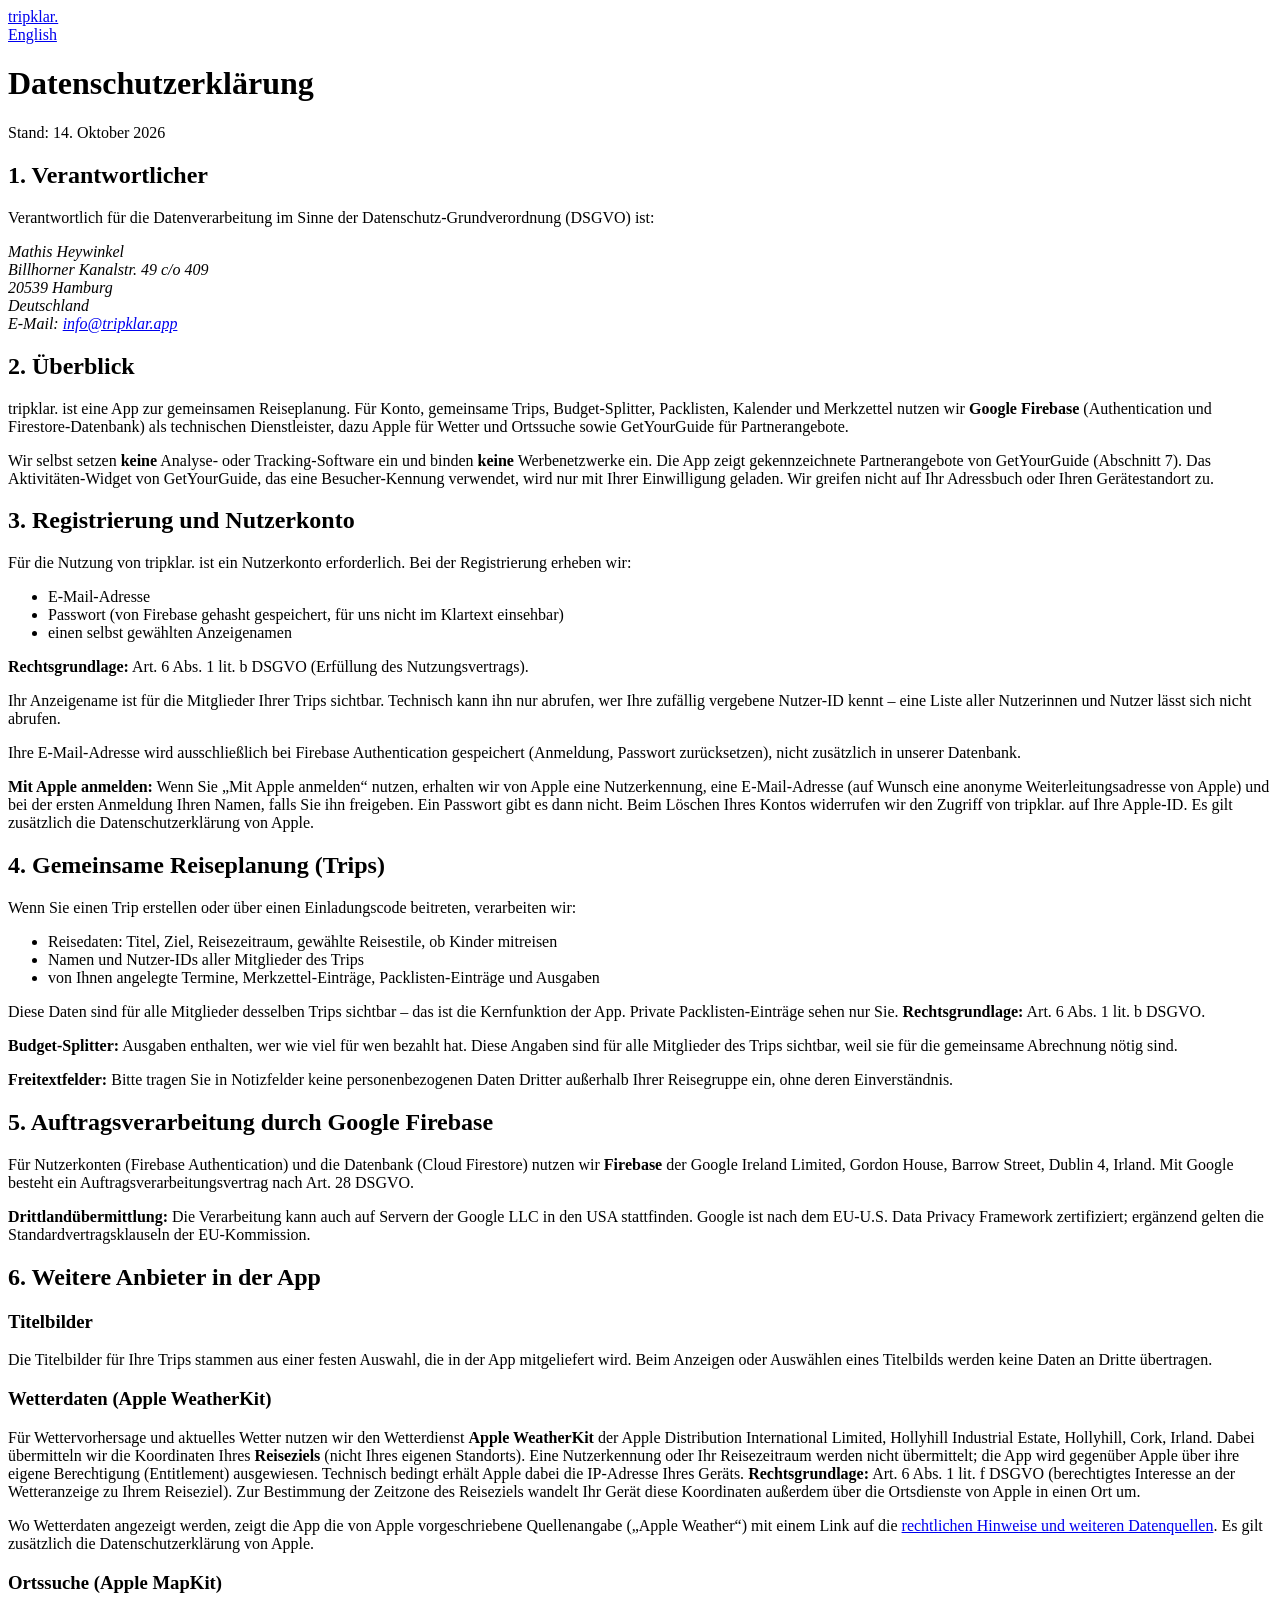
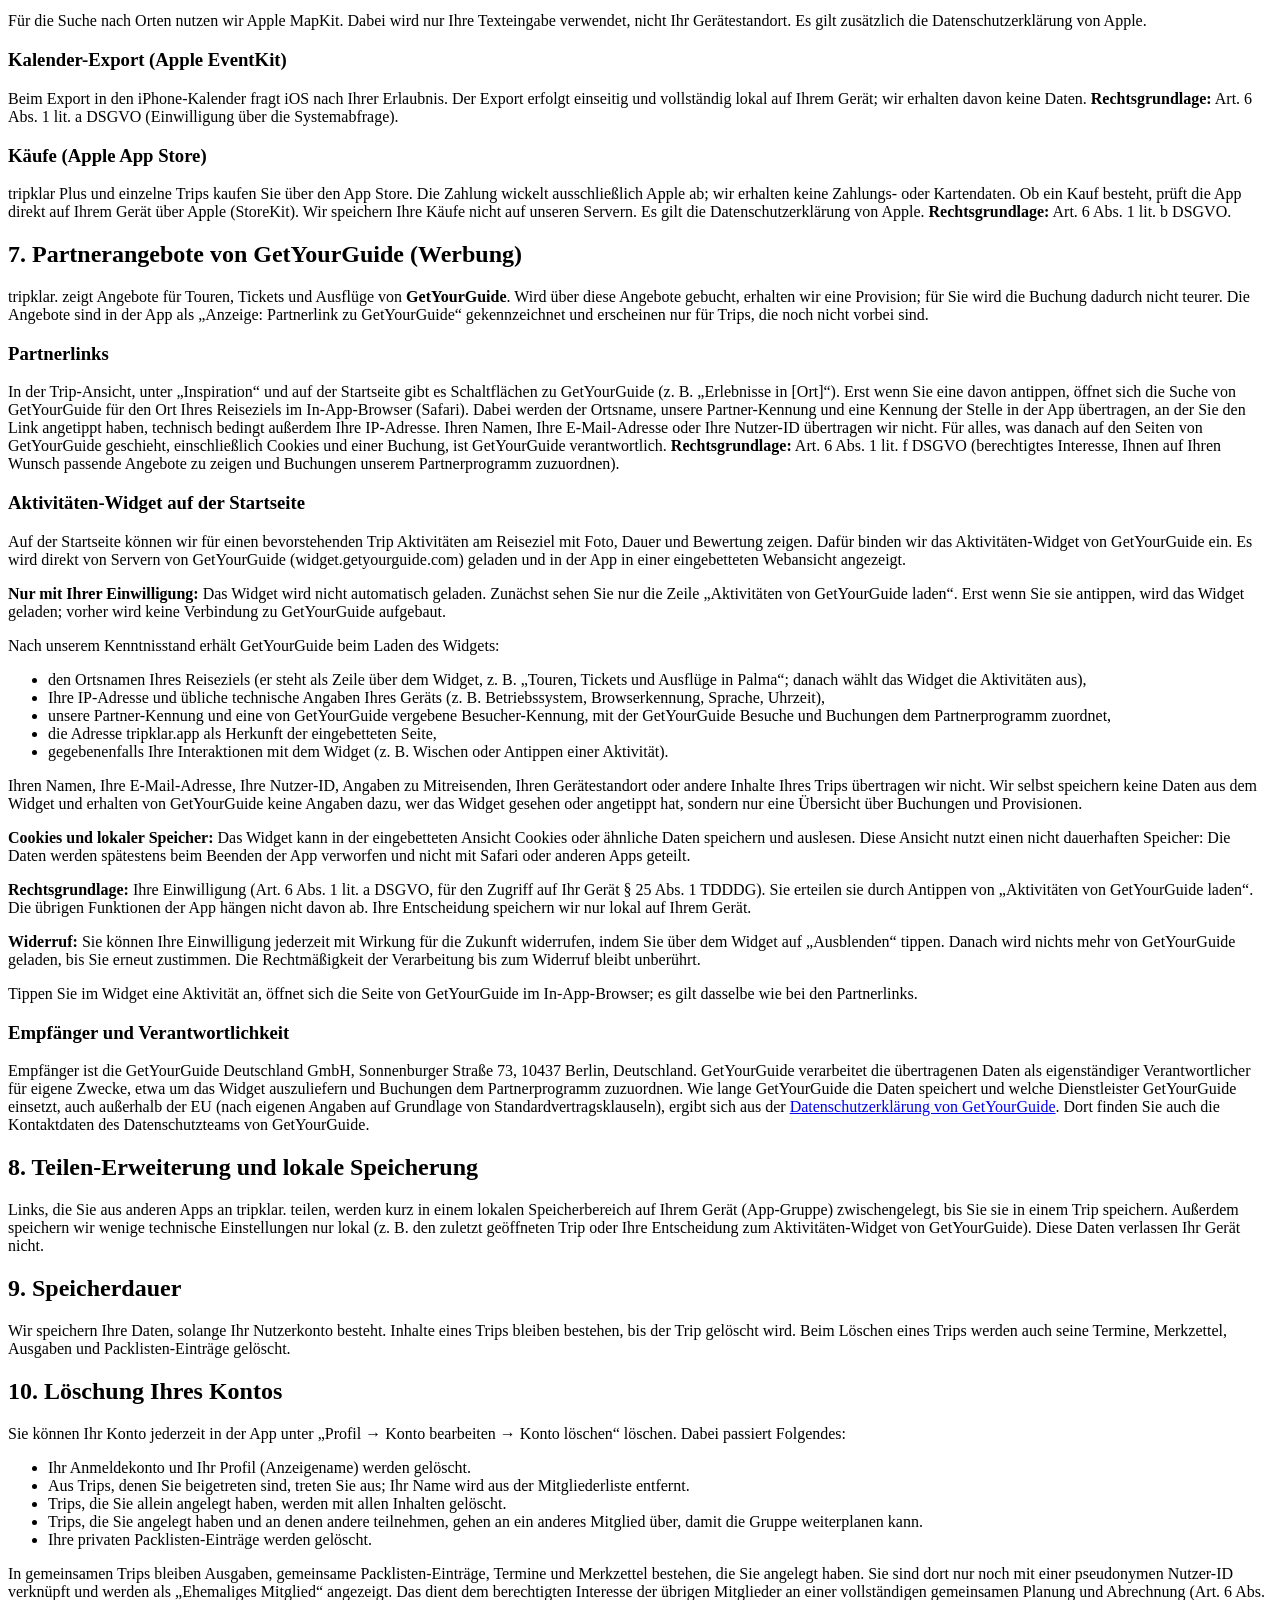
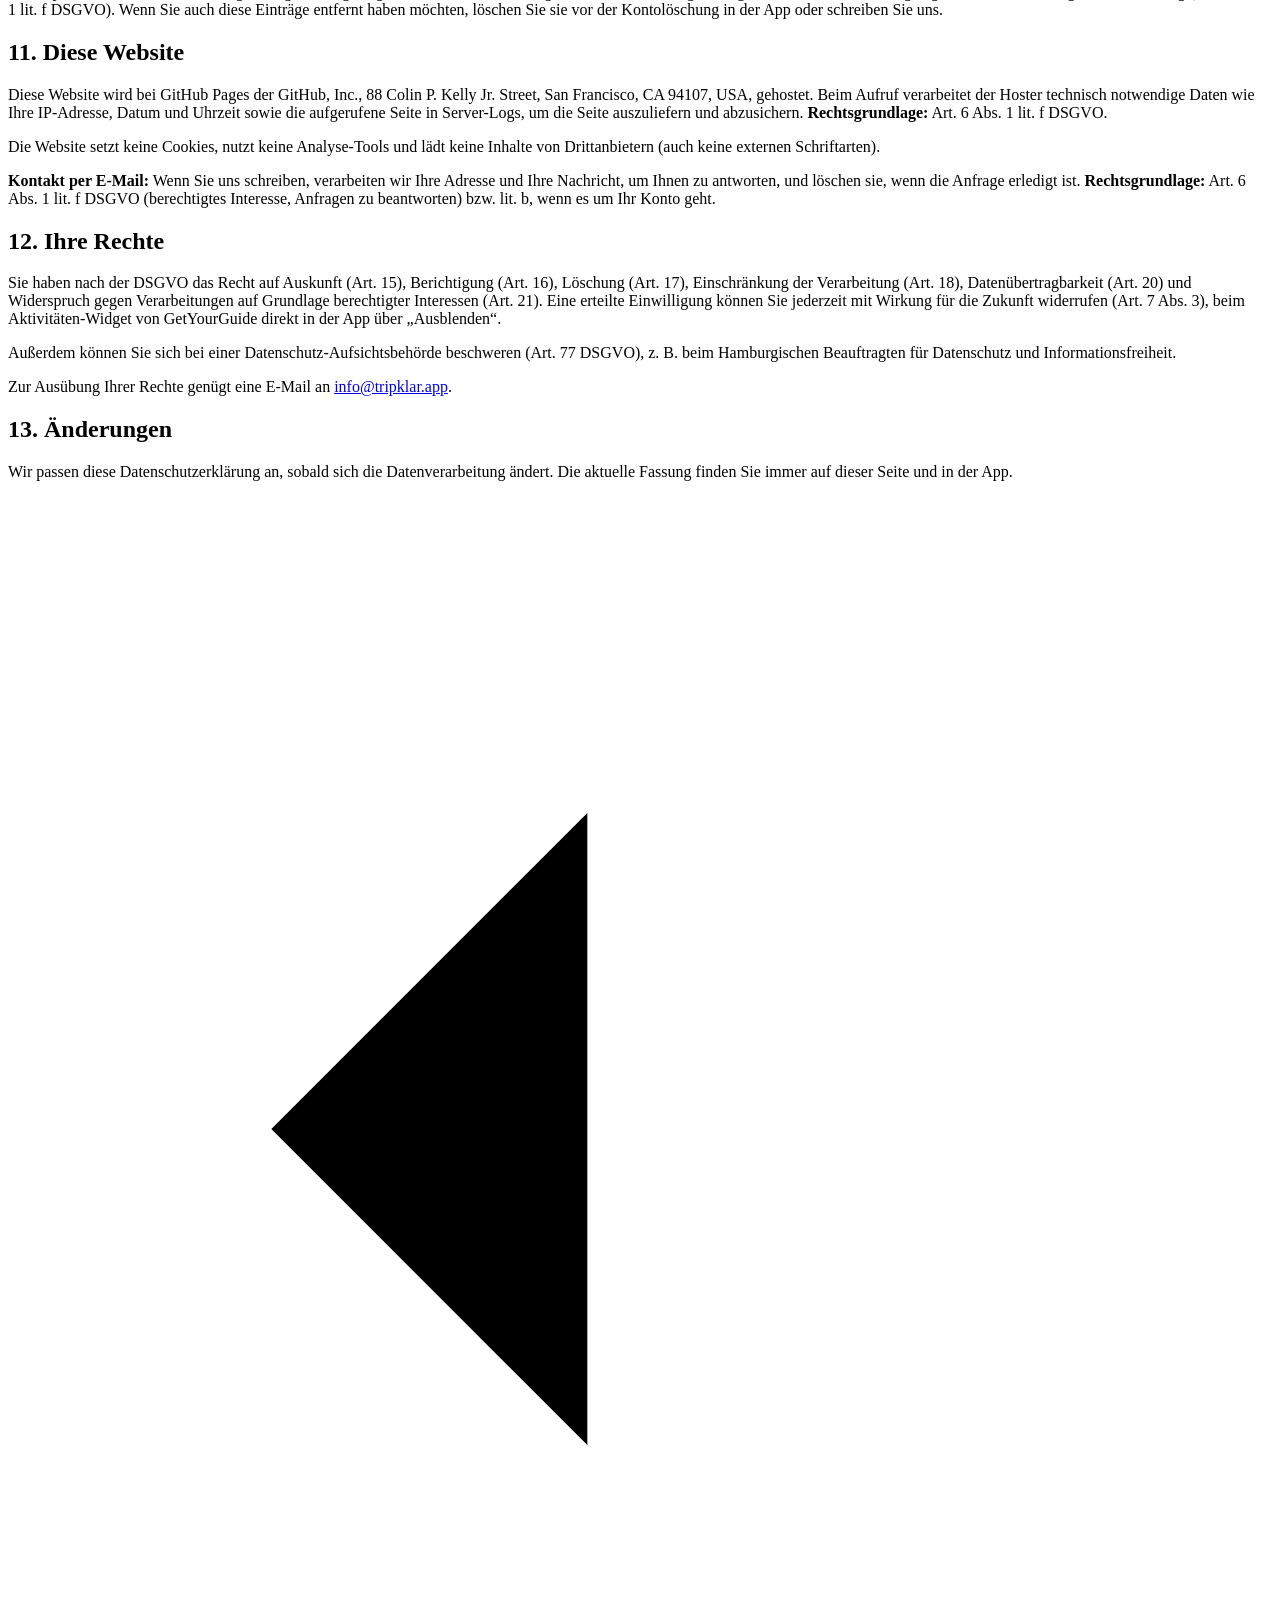
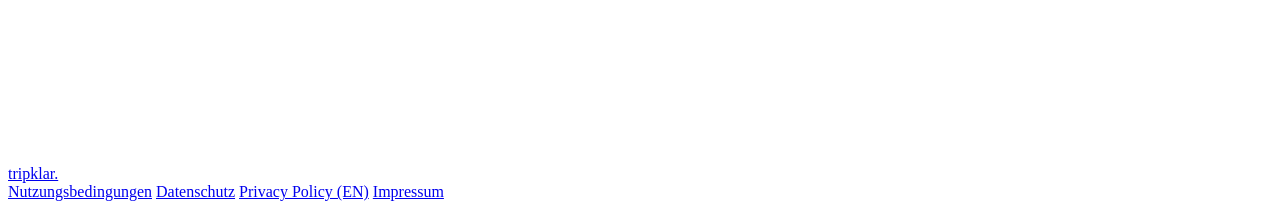
==== datenschutz.html @ 1ab704f8 "Datenschutz DE/EN: Abschnitt zu GetYourGuide (Partnerlinks, Aktivitäten-Widget mit Einwilligung); Im" ====
<!doctype html>
<html lang="de">
<head>
  <meta charset="utf-8">
  <meta name="viewport" content="width=device-width, initial-scale=1">
  <title>Datenschutzerklärung – tripklar.</title>
  <meta name="theme-color" content="#FFFFFF">
  <link rel="icon" type="image/png" href="assets/favicon.png">
  <link rel="apple-touch-icon" href="assets/apple-touch-icon.png">
  <link rel="stylesheet" href="style.css">
</head>
<body>

<!--
  ENTWURF, KEINE RECHTSBERATUNG. Quelle: docs/legal/datenschutzerklaerung-de.md,
  angepasst an die vollständige Account-Löschung (TripService.removeAccountData)
  und um den Abschnitt zur Website ergänzt. Stand 1.10.2026: Pexels-Live-Suche
  entfernt (Titelbilder sind jetzt in der App gebündelt), Open-Meteo durch Apple
  WeatherKit ersetzt. Vor Veröffentlichung:
  - alle gelb markierten Platzhalter ersetzen
  - Google-AVV in der Firebase Console bestätigen, DPF-Status von Google prüfen
  - Altlast: Trips mit alter Pexels-URL im Cover-Feld (siehe Abschnitt 6, Titelbilder)
  - GetYourGuide (Abschnitt 7): offene Punkte in OFFENE-PUNKTE.md
  - mit einem Generator (eRecht24 o. ä.) oder anwaltlich gegenprüfen
  - privacy.html (EN) inhaltlich synchron halten
-->

<header class="site-header">
  <div class="wrap">
    <a class="brand" href="./"><img src="assets/logo.png" alt="">tripklar.</a>
    <nav><a href="privacy.html">English</a></nav>
  </div>
</header>

<main class="legal">
  <div class="wrap narrow">
    <h1>Datenschutzerklärung</h1>
    <p class="updated">Stand: 14. Oktober 2026</p>

    <h2>1. Verantwortlicher</h2>
    <p>Verantwortlich für die Datenverarbeitung im Sinne der Datenschutz-Grundverordnung (DSGVO) ist:</p>
    <address>
      Mathis Heywinkel<br>
      Billhorner Kanalstr. 49 c/o 409<br>
      20539 Hamburg<br>
      Deutschland<br>
      E-Mail: <a href="mailto:info@tripklar.app">info@tripklar.app</a>
    </address>

    <h2>2. Überblick</h2>
    <p>tripklar. ist eine App zur gemeinsamen Reiseplanung. Für Konto, gemeinsame Trips, Budget-Splitter, Packlisten, Kalender und Merkzettel nutzen wir <strong>Google Firebase</strong> (Authentication und Firestore-Datenbank) als technischen Dienstleister, dazu Apple für Wetter und Ortssuche sowie GetYourGuide für Partnerangebote.</p>
    <p>Wir selbst setzen <strong>keine</strong> Analyse- oder Tracking-Software ein und binden <strong>keine</strong> Werbenetzwerke ein. Die App zeigt gekennzeichnete Partnerangebote von GetYourGuide (Abschnitt 7). Das Aktivitäten-Widget von GetYourGuide, das eine Besucher-Kennung verwendet, wird nur mit Ihrer Einwilligung geladen. Wir greifen nicht auf Ihr Adressbuch oder Ihren Gerätestandort zu.</p>

    <h2>3. Registrierung und Nutzerkonto</h2>
    <p>Für die Nutzung von tripklar. ist ein Nutzerkonto erforderlich. Bei der Registrierung erheben wir:</p>
    <ul>
      <li>E-Mail-Adresse</li>
      <li>Passwort (von Firebase gehasht gespeichert, für uns nicht im Klartext einsehbar)</li>
      <li>einen selbst gewählten Anzeigenamen</li>
    </ul>
    <p><strong>Rechtsgrundlage:</strong> Art. 6 Abs. 1 lit. b DSGVO (Erfüllung des Nutzungsvertrags).</p>
    <!-- Gilt, sobald die Firestore-Regeln mit "list: if false" für users/{uid} in der
         Firebase Console veröffentlicht sind. -->
    <p>Ihr Anzeigename ist für die Mitglieder Ihrer Trips sichtbar. Technisch kann ihn nur abrufen, wer Ihre zufällig vergebene Nutzer-ID kennt – eine Liste aller Nutzerinnen und Nutzer lässt sich nicht abrufen.</p>
    <p>Ihre E-Mail-Adresse wird ausschließlich bei Firebase Authentication gespeichert (Anmeldung, Passwort zurücksetzen), nicht zusätzlich in unserer Datenbank.</p>
    <p><strong>Mit Apple anmelden:</strong> Wenn Sie „Mit Apple anmelden“ nutzen, erhalten wir von Apple eine Nutzerkennung, eine E-Mail-Adresse (auf Wunsch eine anonyme Weiterleitungsadresse von Apple) und bei der ersten Anmeldung Ihren Namen, falls Sie ihn freigeben. Ein Passwort gibt es dann nicht. Beim Löschen Ihres Kontos widerrufen wir den Zugriff von tripklar. auf Ihre Apple-ID. Es gilt zusätzlich die Datenschutzerklärung von Apple.</p>

    <h2>4. Gemeinsame Reiseplanung (Trips)</h2>
    <p>Wenn Sie einen Trip erstellen oder über einen Einladungscode beitreten, verarbeiten wir:</p>
    <ul>
      <li>Reisedaten: Titel, Ziel, Reisezeitraum, gewählte Reisestile, ob Kinder mitreisen</li>
      <li>Namen und Nutzer-IDs aller Mitglieder des Trips</li>
      <li>von Ihnen angelegte Termine, Merkzettel-Einträge, Packlisten-Einträge und Ausgaben</li>
    </ul>
    <p>Diese Daten sind für alle Mitglieder desselben Trips sichtbar – das ist die Kernfunktion der App. Private Packlisten-Einträge sehen nur Sie. <strong>Rechtsgrundlage:</strong> Art. 6 Abs. 1 lit. b DSGVO.</p>
    <p><strong>Budget-Splitter:</strong> Ausgaben enthalten, wer wie viel für wen bezahlt hat. Diese Angaben sind für alle Mitglieder des Trips sichtbar, weil sie für die gemeinsame Abrechnung nötig sind.</p>
    <p><strong>Freitextfelder:</strong> Bitte tragen Sie in Notizfelder keine personenbezogenen Daten Dritter außerhalb Ihrer Reisegruppe ein, ohne deren Einverständnis.</p>

    <h2>5. Auftragsverarbeitung durch Google Firebase</h2>
    <p>Für Nutzerkonten (Firebase Authentication) und die Datenbank (Cloud Firestore) nutzen wir <strong>Firebase</strong> der Google Ireland Limited, Gordon House, Barrow Street, Dublin 4, Irland. Mit Google besteht ein Auftragsverarbeitungsvertrag nach Art. 28 DSGVO.</p>
    <p><strong>Drittlandübermittlung:</strong> Die Verarbeitung kann auch auf Servern der Google LLC in den USA stattfinden. Google ist nach dem EU-U.S. Data Privacy Framework zertifiziert; ergänzend gelten die Standardvertragsklauseln der EU-Kommission.</p>

    <h2>6. Weitere Anbieter in der App</h2>
    <h3>Titelbilder</h3>
    <!-- Die 20 Auswahl-Bilder liegen im App-Bundle (TripCoverOption.all), stammen ursprünglich von
         Pexels, werden aber lokal geladen: kein Aufruf bei Pexels, keine Datenübermittlung.
         TripCoverImage lädt für ALTE Trips mit "http…"-Cover-URL weiterhin direkt von Pexels. -->
    <p>Die Titelbilder für Ihre Trips stammen aus einer festen Auswahl, die in der App mitgeliefert wird. Beim Anzeigen oder Auswählen eines Titelbilds werden keine Daten an Dritte übertragen.</p>
    <h3>Wetterdaten (Apple WeatherKit)</h3>
    <!-- Verifiziert im Code (WeatherService.swift): Es werden nur die Koordinaten des Reiseziels
         übergeben (CLLocation aus trip.latitude/longitude), keine Nutzer-ID, kein Reisezeitraum;
         die Tagesvorhersage wird komplett geladen und lokal auf den Reisezeitraum gefiltert.
         Zusätzlich reverse-geocodet CLGeocoder die Ziel-Koordinaten (Apple), um die Zeitzone
         des Ziels zu bestimmen. -->
    <p>Für Wettervorhersage und aktuelles Wetter nutzen wir den Wetterdienst <strong>Apple WeatherKit</strong> der Apple Distribution International Limited, Hollyhill Industrial Estate, Hollyhill, Cork, Irland. Dabei übermitteln wir die Koordinaten Ihres <strong>Reiseziels</strong> (nicht Ihres eigenen Standorts). Eine Nutzerkennung oder Ihr Reisezeitraum werden nicht übermittelt; die App wird gegenüber Apple über ihre eigene Berechtigung (Entitlement) ausgewiesen. Technisch bedingt erhält Apple dabei die IP-Adresse Ihres Geräts. <strong>Rechtsgrundlage:</strong> Art. 6 Abs. 1 lit. f DSGVO (berechtigtes Interesse an der Wetteranzeige zu Ihrem Reiseziel). Zur Bestimmung der Zeitzone des Reiseziels wandelt Ihr Gerät diese Koordinaten außerdem über die Ortsdienste von Apple in einen Ort um.</p>
    <p>Wo Wetterdaten angezeigt werden, zeigt die App die von Apple vorgeschriebene Quellenangabe („Apple Weather“) mit einem Link auf die <a href="https://weatherkit.apple.com/legal-attribution.html">rechtlichen Hinweise und weiteren Datenquellen</a>. Es gilt zusätzlich die Datenschutzerklärung von Apple.</p>
    <h3>Ortssuche (Apple MapKit)</h3>
    <p>Für die Suche nach Orten nutzen wir Apple MapKit. Dabei wird nur Ihre Texteingabe verwendet, nicht Ihr Gerätestandort. Es gilt zusätzlich die Datenschutzerklärung von Apple.</p>
    <h3>Kalender-Export (Apple EventKit)</h3>
    <p>Beim Export in den iPhone-Kalender fragt iOS nach Ihrer Erlaubnis. Der Export erfolgt einseitig und vollständig lokal auf Ihrem Gerät; wir erhalten davon keine Daten. <strong>Rechtsgrundlage:</strong> Art. 6 Abs. 1 lit. a DSGVO (Einwilligung über die Systemabfrage).</p>

    <h3>Käufe (Apple App Store)</h3>
    <p>tripklar Plus und einzelne Trips kaufen Sie über den App Store. Die Zahlung wickelt ausschließlich Apple ab; wir erhalten keine Zahlungs- oder Kartendaten. Ob ein Kauf besteht, prüft die App direkt auf Ihrem Gerät über Apple (StoreKit). Wir speichern Ihre Käufe nicht auf unseren Servern. Es gilt die Datenschutzerklärung von Apple. <strong>Rechtsgrundlage:</strong> Art. 6 Abs. 1 lit. b DSGVO.</p>

    <h2>7. Partnerangebote von GetYourGuide (Werbung)</h2>
    <!-- Grundlage: GetYourGuideLink.swift, GetYourGuideOffer.swift, GetYourGuideSlider.swift (main, Stand 14.10.2026),
         Partnerbedingungen GetYourGuide 8.5 (eigenständige Verantwortliche) und deren Datenschutzerklärung.
         Datenumfang des Widgets nicht per Netzwerkmitschnitt geprüft, siehe OFFENE-PUNKTE.md. -->
    <p>tripklar. zeigt Angebote für Touren, Tickets und Ausflüge von <strong>GetYourGuide</strong>. Wird über diese Angebote gebucht, erhalten wir eine Provision; für Sie wird die Buchung dadurch nicht teurer. Die Angebote sind in der App als „Anzeige: Partnerlink zu GetYourGuide“ gekennzeichnet und erscheinen nur für Trips, die noch nicht vorbei sind.</p>
    <h3>Partnerlinks</h3>
    <p>In der Trip-Ansicht, unter „Inspiration“ und auf der Startseite gibt es Schaltflächen zu GetYourGuide (z. B. „Erlebnisse in [Ort]“). Erst wenn Sie eine davon antippen, öffnet sich die Suche von GetYourGuide für den Ort Ihres Reiseziels im In-App-Browser (Safari). Dabei werden der Ortsname, unsere Partner-Kennung und eine Kennung der Stelle in der App übertragen, an der Sie den Link angetippt haben, technisch bedingt außerdem Ihre IP-Adresse. Ihren Namen, Ihre E-Mail-Adresse oder Ihre Nutzer-ID übertragen wir nicht. Für alles, was danach auf den Seiten von GetYourGuide geschieht, einschließlich Cookies und einer Buchung, ist GetYourGuide verantwortlich. <strong>Rechtsgrundlage:</strong> Art. 6 Abs. 1 lit. f DSGVO (berechtigtes Interesse, Ihnen auf Ihren Wunsch passende Angebote zu zeigen und Buchungen unserem Partnerprogramm zuzuordnen).</p>
    <h3>Aktivitäten-Widget auf der Startseite</h3>
    <p>Auf der Startseite können wir für einen bevorstehenden Trip Aktivitäten am Reiseziel mit Foto, Dauer und Bewertung zeigen. Dafür binden wir das Aktivitäten-Widget von GetYourGuide ein. Es wird direkt von Servern von GetYourGuide (widget.getyourguide.com) geladen und in der App in einer eingebetteten Webansicht angezeigt.</p>
    <p><strong>Nur mit Ihrer Einwilligung:</strong> Das Widget wird nicht automatisch geladen. Zunächst sehen Sie nur die Zeile „Aktivitäten von GetYourGuide laden“. Erst wenn Sie sie antippen, wird das Widget geladen; vorher wird keine Verbindung zu GetYourGuide aufgebaut.</p>
    <p>Nach unserem Kenntnisstand erhält GetYourGuide beim Laden des Widgets:</p>
    <ul>
      <li>den Ortsnamen Ihres Reiseziels (er steht als Zeile über dem Widget, z. B. „Touren, Tickets und Ausflüge in Palma“; danach wählt das Widget die Aktivitäten aus),</li>
      <li>Ihre IP-Adresse und übliche technische Angaben Ihres Geräts (z. B. Betriebssystem, Browserkennung, Sprache, Uhrzeit),</li>
      <li>unsere Partner-Kennung und eine von GetYourGuide vergebene Besucher-Kennung, mit der GetYourGuide Besuche und Buchungen dem Partnerprogramm zuordnet,</li>
      <li>die Adresse tripklar.app als Herkunft der eingebetteten Seite,</li>
      <li>gegebenenfalls Ihre Interaktionen mit dem Widget (z. B. Wischen oder Antippen einer Aktivität).</li>
    </ul>
    <p>Ihren Namen, Ihre E-Mail-Adresse, Ihre Nutzer-ID, Angaben zu Mitreisenden, Ihren Gerätestandort oder andere Inhalte Ihres Trips übertragen wir nicht. Wir selbst speichern keine Daten aus dem Widget und erhalten von GetYourGuide keine Angaben dazu, wer das Widget gesehen oder angetippt hat, sondern nur eine Übersicht über Buchungen und Provisionen.</p>
    <p><strong>Cookies und lokaler Speicher:</strong> Das Widget kann in der eingebetteten Ansicht Cookies oder ähnliche Daten speichern und auslesen. Diese Ansicht nutzt einen nicht dauerhaften Speicher: Die Daten werden spätestens beim Beenden der App verworfen und nicht mit Safari oder anderen Apps geteilt.</p>
    <p><strong>Rechtsgrundlage:</strong> Ihre Einwilligung (Art. 6 Abs. 1 lit. a DSGVO, für den Zugriff auf Ihr Gerät § 25 Abs. 1 TDDDG). Sie erteilen sie durch Antippen von „Aktivitäten von GetYourGuide laden“. Die übrigen Funktionen der App hängen nicht davon ab. Ihre Entscheidung speichern wir nur lokal auf Ihrem Gerät.</p>
    <p><strong>Widerruf:</strong> Sie können Ihre Einwilligung jederzeit mit Wirkung für die Zukunft widerrufen, indem Sie über dem Widget auf „Ausblenden“ tippen. Danach wird nichts mehr von GetYourGuide geladen, bis Sie erneut zustimmen. Die Rechtmäßigkeit der Verarbeitung bis zum Widerruf bleibt unberührt.</p>
    <p>Tippen Sie im Widget eine Aktivität an, öffnet sich die Seite von GetYourGuide im In-App-Browser; es gilt dasselbe wie bei den Partnerlinks.</p>
    <h3>Empfänger und Verantwortlichkeit</h3>
    <p>Empfänger ist die GetYourGuide Deutschland GmbH, Sonnenburger Straße 73, 10437 Berlin, Deutschland. GetYourGuide verarbeitet die übertragenen Daten als eigenständiger Verantwortlicher für eigene Zwecke, etwa um das Widget auszuliefern und Buchungen dem Partnerprogramm zuzuordnen. Wie lange GetYourGuide die Daten speichert und welche Dienstleister GetYourGuide einsetzt, auch außerhalb der EU (nach eigenen Angaben auf Grundlage von Standardvertragsklauseln), ergibt sich aus der <a href="https://www.getyourguide.com/c/privacy-policy/">Datenschutzerklärung von GetYourGuide</a>. Dort finden Sie auch die Kontaktdaten des Datenschutzteams von GetYourGuide.</p>

    <h2>8. Teilen-Erweiterung und lokale Speicherung</h2>
    <p>Links, die Sie aus anderen Apps an tripklar. teilen, werden kurz in einem lokalen Speicherbereich auf Ihrem Gerät (App-Gruppe) zwischengelegt, bis Sie sie in einem Trip speichern. Außerdem speichern wir wenige technische Einstellungen nur lokal (z. B. den zuletzt geöffneten Trip oder Ihre Entscheidung zum Aktivitäten-Widget von GetYourGuide). Diese Daten verlassen Ihr Gerät nicht.</p>

    <h2>9. Speicherdauer</h2>
    <p>Wir speichern Ihre Daten, solange Ihr Nutzerkonto besteht. Inhalte eines Trips bleiben bestehen, bis der Trip gelöscht wird. Beim Löschen eines Trips werden auch seine Termine, Merkzettel, Ausgaben und Packlisten-Einträge gelöscht.</p>

    <h2>10. Löschung Ihres Kontos</h2>
    <p>Sie können Ihr Konto jederzeit in der App unter „Profil → Konto bearbeiten → Konto löschen“ löschen. Dabei passiert Folgendes:</p>
    <ul>
      <li>Ihr Anmeldekonto und Ihr Profil (Anzeigename) werden gelöscht.</li>
      <li>Aus Trips, denen Sie beigetreten sind, treten Sie aus; Ihr Name wird aus der Mitgliederliste entfernt.</li>
      <li>Trips, die Sie allein angelegt haben, werden mit allen Inhalten gelöscht.</li>
      <li>Trips, die Sie angelegt haben und an denen andere teilnehmen, gehen an ein anderes Mitglied über, damit die Gruppe weiterplanen kann.</li>
      <li>Ihre privaten Packlisten-Einträge werden gelöscht.</li>
    </ul>
    <p>In gemeinsamen Trips bleiben Ausgaben, gemeinsame Packlisten-Einträge, Termine und Merkzettel bestehen, die Sie angelegt haben. Sie sind dort nur noch mit einer pseudonymen Nutzer-ID verknüpft und werden als „Ehemaliges Mitglied“ angezeigt. Das dient dem berechtigten Interesse der übrigen Mitglieder an einer vollständigen gemeinsamen Planung und Abrechnung (Art. 6 Abs. 1 lit. f DSGVO). Wenn Sie auch diese Einträge entfernt haben möchten, löschen Sie sie vor der Kontolöschung in der App oder schreiben Sie uns.</p>

    <h2>11. Diese Website</h2>
    <p>Diese Website wird bei GitHub Pages der GitHub, Inc., 88 Colin P. Kelly Jr. Street, San Francisco, CA 94107, USA, gehostet. Beim Aufruf verarbeitet der Hoster technisch notwendige Daten wie Ihre IP-Adresse, Datum und Uhrzeit sowie die aufgerufene Seite in Server-Logs, um die Seite auszuliefern und abzusichern. <strong>Rechtsgrundlage:</strong> Art. 6 Abs. 1 lit. f DSGVO.</p>
    <p>Die Website setzt keine Cookies, nutzt keine Analyse-Tools und lädt keine Inhalte von Drittanbietern (auch keine externen Schriftarten).</p>
    <p><strong>Kontakt per E-Mail:</strong> Wenn Sie uns schreiben, verarbeiten wir Ihre Adresse und Ihre Nachricht, um Ihnen zu antworten, und löschen sie, wenn die Anfrage erledigt ist. <strong>Rechtsgrundlage:</strong> Art. 6 Abs. 1 lit. f DSGVO (berechtigtes Interesse, Anfragen zu beantworten) bzw. lit. b, wenn es um Ihr Konto geht.</p>

    <h2>12. Ihre Rechte</h2>
    <p>Sie haben nach der DSGVO das Recht auf Auskunft (Art. 15), Berichtigung (Art. 16), Löschung (Art. 17), Einschränkung der Verarbeitung (Art. 18), Datenübertragbarkeit (Art. 20) und Widerspruch gegen Verarbeitungen auf Grundlage berechtigter Interessen (Art. 21). Eine erteilte Einwilligung können Sie jederzeit mit Wirkung für die Zukunft widerrufen (Art. 7 Abs. 3), beim Aktivitäten-Widget von GetYourGuide direkt in der App über „Ausblenden“.</p>
    <p>Außerdem können Sie sich bei einer Datenschutz-Aufsichtsbehörde beschweren (Art. 77 DSGVO), z. B. beim Hamburgischen Beauftragten für Datenschutz und Informationsfreiheit.</p>
    <p>Zur Ausübung Ihrer Rechte genügt eine E-Mail an <a href="mailto:info@tripklar.app">info@tripklar.app</a>.</p>


    <h2>13. Änderungen</h2>
    <p>Wir passen diese Datenschutzerklärung an, sobald sich die Datenverarbeitung ändert. Die aktuelle Fassung finden Sie immer auf dieser Seite und in der App.</p>
  </div>
</main>

<footer class="site-footer">
  <div class="wrap">
    <a class="back" href="./"><svg class="i" viewBox="0 0 24 24" aria-hidden="true"><path d="M19 12H5M11 6l-6 6 6 6"/></svg>tripklar.</a>
    <nav>
      <a href="nutzungsbedingungen.html">Nutzungsbedingungen</a>
      <a href="datenschutz.html">Datenschutz</a>
      <a href="privacy.html">Privacy Policy (EN)</a>
      <a href="impressum.html">Impressum</a>
    </nav>
  </div>
</footer>

</body>
</html>
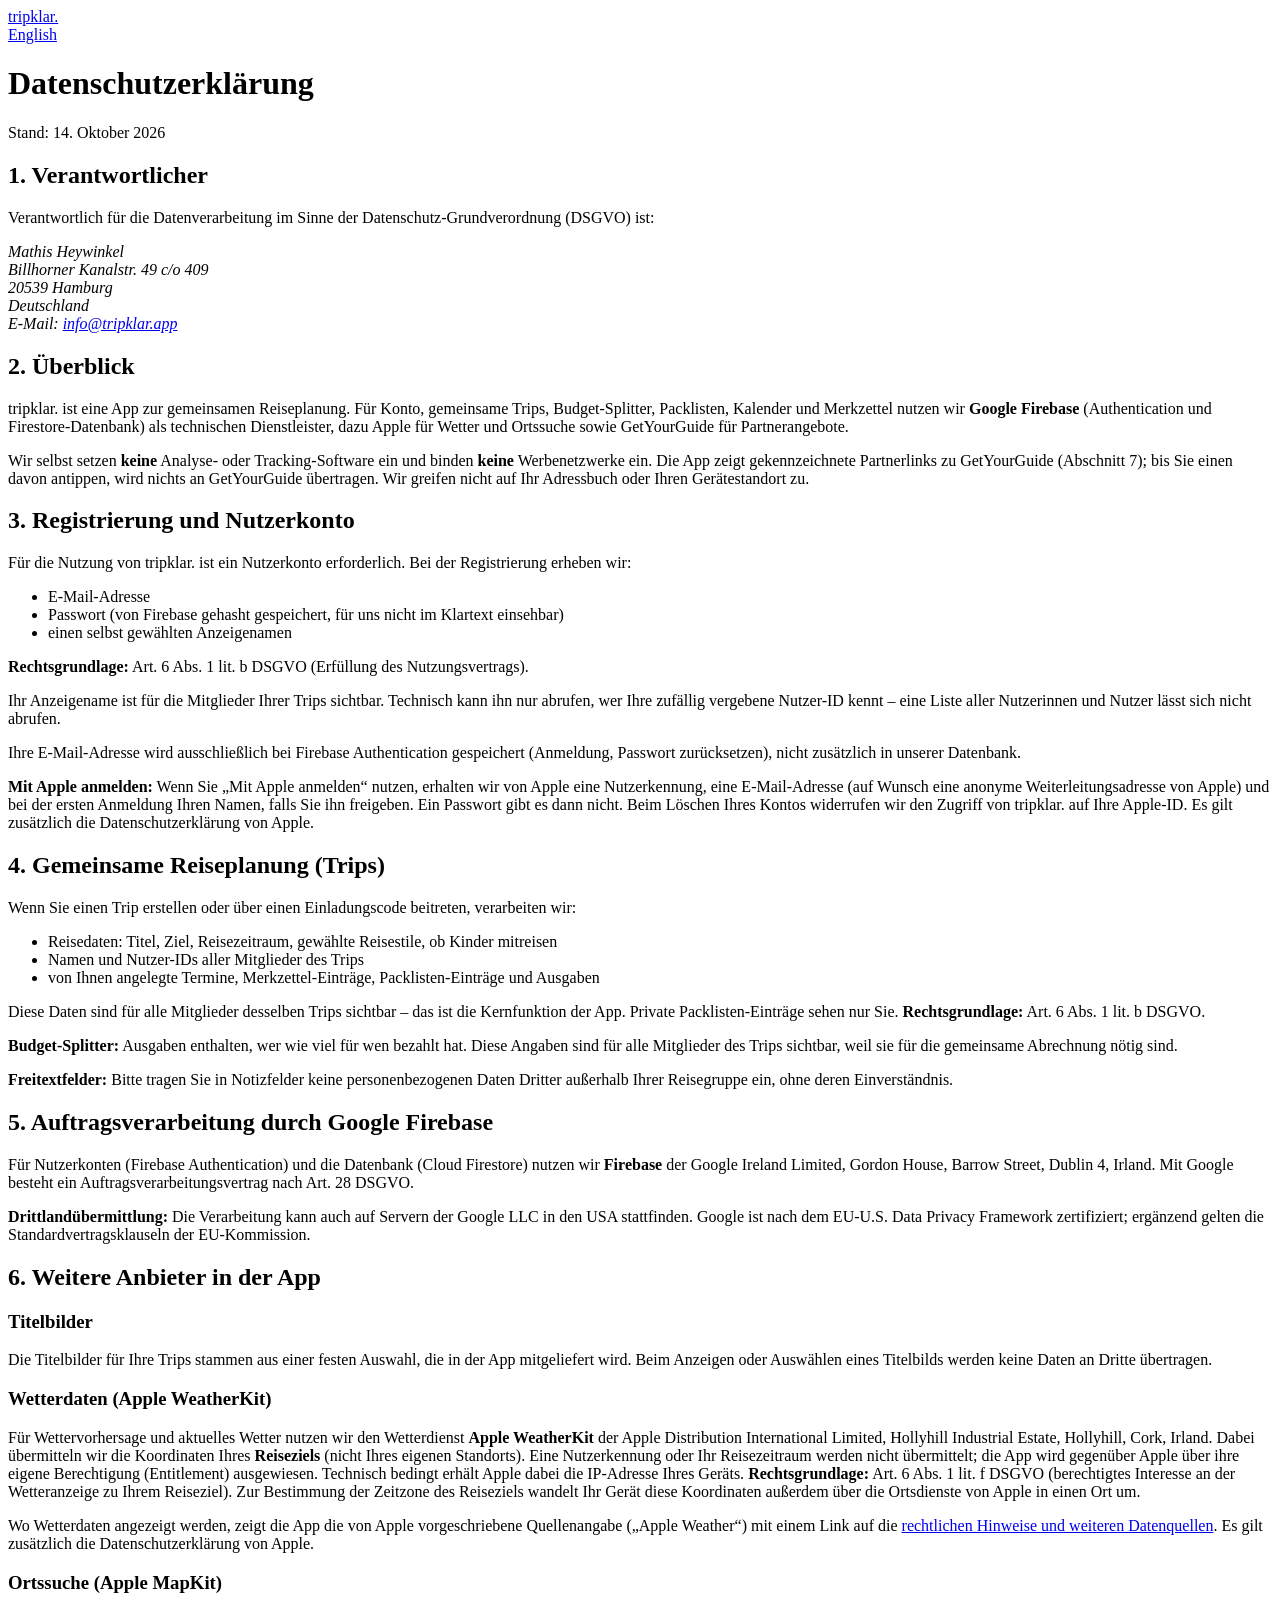
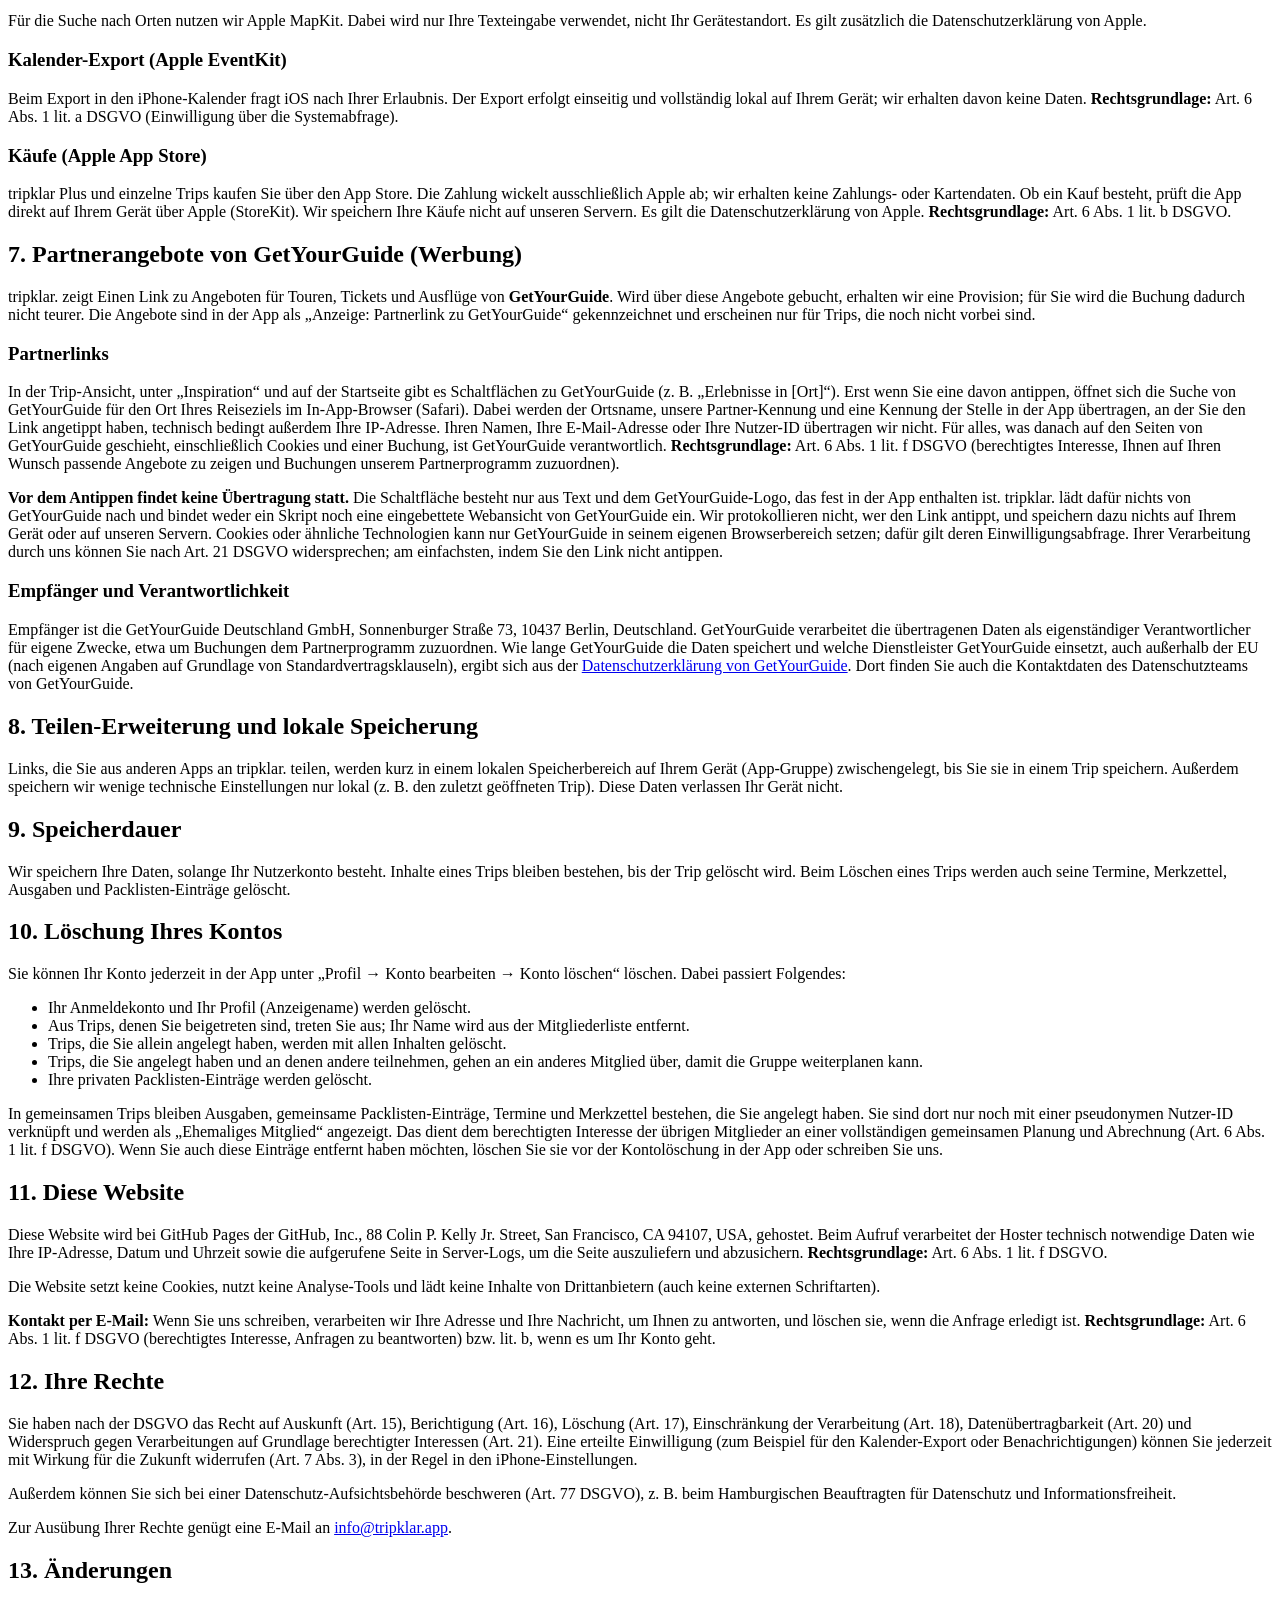
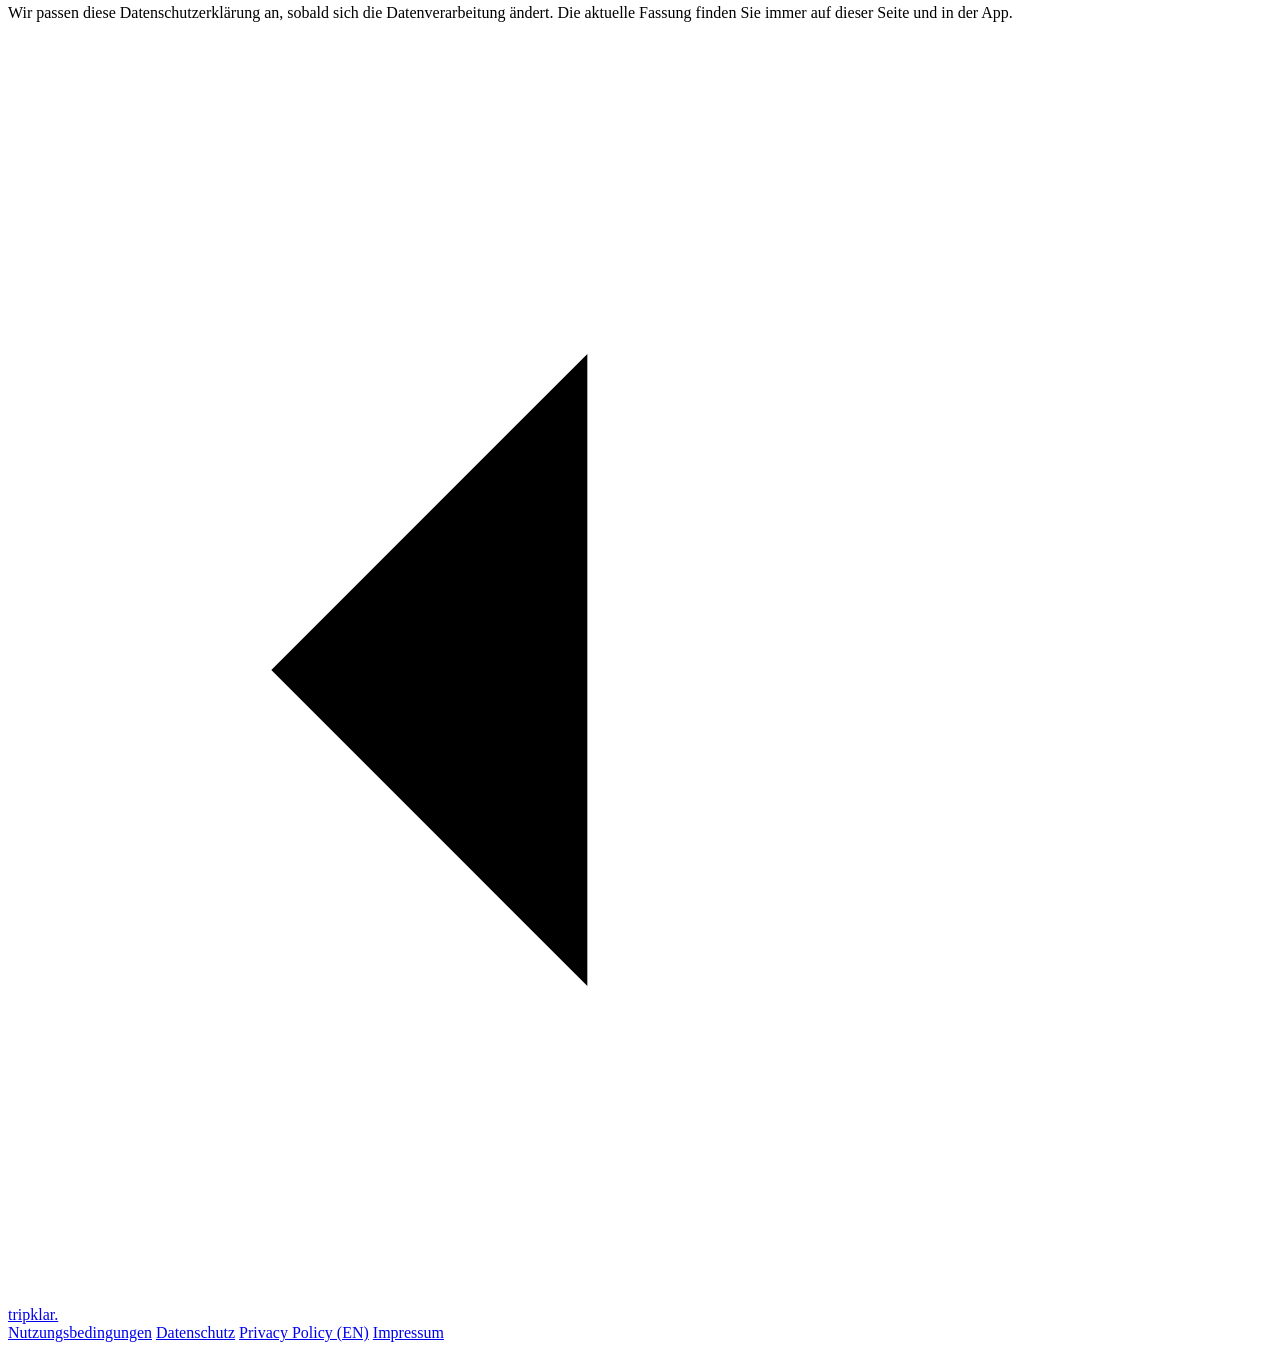
==== commit 1d230ee5: "Datenschutz DE/EN und Nutzungsbedingungen: Widget-Teil entfernt, nur noch der Partnerlink zu GetYour" ====
--- a/datenschutz.html
+++ b/datenschutz.html
@@ -49,7 +49,7 @@
 
     <h2>2. Überblick</h2>
     <p>tripklar. ist eine App zur gemeinsamen Reiseplanung. Für Konto, gemeinsame Trips, Budget-Splitter, Packlisten, Kalender und Merkzettel nutzen wir <strong>Google Firebase</strong> (Authentication und Firestore-Datenbank) als technischen Dienstleister, dazu Apple für Wetter und Ortssuche sowie GetYourGuide für Partnerangebote.</p>
-    <p>Wir selbst setzen <strong>keine</strong> Analyse- oder Tracking-Software ein und binden <strong>keine</strong> Werbenetzwerke ein. Die App zeigt gekennzeichnete Partnerangebote von GetYourGuide (Abschnitt 7). Das Aktivitäten-Widget von GetYourGuide, das eine Besucher-Kennung verwendet, wird nur mit Ihrer Einwilligung geladen. Wir greifen nicht auf Ihr Adressbuch oder Ihren Gerätestandort zu.</p>
+    <p>Wir selbst setzen <strong>keine</strong> Analyse- oder Tracking-Software ein und binden <strong>keine</strong> Werbenetzwerke ein. Die App zeigt gekennzeichnete Partnerlinks zu GetYourGuide (Abschnitt 7); bis Sie einen davon antippen, wird nichts an GetYourGuide übertragen. Wir greifen nicht auf Ihr Adressbuch oder Ihren Gerätestandort zu.</p>
 
     <h2>3. Registrierung und Nutzerkonto</h2>
     <p>Für die Nutzung von tripklar. ist ein Nutzerkonto erforderlich. Bei der Registrierung erheben wir:</p>
@@ -103,33 +103,18 @@
     <p>tripklar Plus und einzelne Trips kaufen Sie über den App Store. Die Zahlung wickelt ausschließlich Apple ab; wir erhalten keine Zahlungs- oder Kartendaten. Ob ein Kauf besteht, prüft die App direkt auf Ihrem Gerät über Apple (StoreKit). Wir speichern Ihre Käufe nicht auf unseren Servern. Es gilt die Datenschutzerklärung von Apple. <strong>Rechtsgrundlage:</strong> Art. 6 Abs. 1 lit. b DSGVO.</p>
 
     <h2>7. Partnerangebote von GetYourGuide (Werbung)</h2>
-    <!-- Grundlage: GetYourGuideLink.swift, GetYourGuideOffer.swift, GetYourGuideSlider.swift (main, Stand 14.10.2026),
-         Partnerbedingungen GetYourGuide 8.5 (eigenständige Verantwortliche) und deren Datenschutzerklärung.
-         Datenumfang des Widgets nicht per Netzwerkmitschnitt geprüft, siehe OFFENE-PUNKTE.md. -->
-    <p>tripklar. zeigt Angebote für Touren, Tickets und Ausflüge von <strong>GetYourGuide</strong>. Wird über diese Angebote gebucht, erhalten wir eine Provision; für Sie wird die Buchung dadurch nicht teurer. Die Angebote sind in der App als „Anzeige: Partnerlink zu GetYourGuide“ gekennzeichnet und erscheinen nur für Trips, die noch nicht vorbei sind.</p>
+    <!-- Grundlage: GetYourGuideLink.swift, GetYourGuideOffer.swift (main, Stand 16.10.2026; das Aktivitäten-Widget
+         ist aus der App entfernt), Partnerbedingungen GetYourGuide 8.5 (eigenständige Verantwortliche) und deren
+         Datenschutzerklärung. Ausführliche Fassung: docs/legal/datenschutzerklaerung-de.md im App-Repo. -->
+    <p>tripklar. zeigt Einen Link zu Angeboten für Touren, Tickets und Ausflüge von <strong>GetYourGuide</strong>. Wird über diese Angebote gebucht, erhalten wir eine Provision; für Sie wird die Buchung dadurch nicht teurer. Die Angebote sind in der App als „Anzeige: Partnerlink zu GetYourGuide“ gekennzeichnet und erscheinen nur für Trips, die noch nicht vorbei sind.</p>
     <h3>Partnerlinks</h3>
     <p>In der Trip-Ansicht, unter „Inspiration“ und auf der Startseite gibt es Schaltflächen zu GetYourGuide (z. B. „Erlebnisse in [Ort]“). Erst wenn Sie eine davon antippen, öffnet sich die Suche von GetYourGuide für den Ort Ihres Reiseziels im In-App-Browser (Safari). Dabei werden der Ortsname, unsere Partner-Kennung und eine Kennung der Stelle in der App übertragen, an der Sie den Link angetippt haben, technisch bedingt außerdem Ihre IP-Adresse. Ihren Namen, Ihre E-Mail-Adresse oder Ihre Nutzer-ID übertragen wir nicht. Für alles, was danach auf den Seiten von GetYourGuide geschieht, einschließlich Cookies und einer Buchung, ist GetYourGuide verantwortlich. <strong>Rechtsgrundlage:</strong> Art. 6 Abs. 1 lit. f DSGVO (berechtigtes Interesse, Ihnen auf Ihren Wunsch passende Angebote zu zeigen und Buchungen unserem Partnerprogramm zuzuordnen).</p>
-    <h3>Aktivitäten-Widget auf der Startseite</h3>
-    <p>Auf der Startseite können wir für einen bevorstehenden Trip Aktivitäten am Reiseziel mit Foto, Dauer und Bewertung zeigen. Dafür binden wir das Aktivitäten-Widget von GetYourGuide ein. Es wird direkt von Servern von GetYourGuide (widget.getyourguide.com) geladen und in der App in einer eingebetteten Webansicht angezeigt.</p>
-    <p><strong>Nur mit Ihrer Einwilligung:</strong> Das Widget wird nicht automatisch geladen. Zunächst sehen Sie nur die Zeile „Aktivitäten von GetYourGuide laden“. Erst wenn Sie sie antippen, wird das Widget geladen; vorher wird keine Verbindung zu GetYourGuide aufgebaut.</p>
-    <p>Nach unserem Kenntnisstand erhält GetYourGuide beim Laden des Widgets:</p>
-    <ul>
-      <li>den Ortsnamen Ihres Reiseziels (er steht als Zeile über dem Widget, z. B. „Touren, Tickets und Ausflüge in Palma“; danach wählt das Widget die Aktivitäten aus),</li>
-      <li>Ihre IP-Adresse und übliche technische Angaben Ihres Geräts (z. B. Betriebssystem, Browserkennung, Sprache, Uhrzeit),</li>
-      <li>unsere Partner-Kennung und eine von GetYourGuide vergebene Besucher-Kennung, mit der GetYourGuide Besuche und Buchungen dem Partnerprogramm zuordnet,</li>
-      <li>die Adresse tripklar.app als Herkunft der eingebetteten Seite,</li>
-      <li>gegebenenfalls Ihre Interaktionen mit dem Widget (z. B. Wischen oder Antippen einer Aktivität).</li>
-    </ul>
-    <p>Ihren Namen, Ihre E-Mail-Adresse, Ihre Nutzer-ID, Angaben zu Mitreisenden, Ihren Gerätestandort oder andere Inhalte Ihres Trips übertragen wir nicht. Wir selbst speichern keine Daten aus dem Widget und erhalten von GetYourGuide keine Angaben dazu, wer das Widget gesehen oder angetippt hat, sondern nur eine Übersicht über Buchungen und Provisionen.</p>
-    <p><strong>Cookies und lokaler Speicher:</strong> Das Widget kann in der eingebetteten Ansicht Cookies oder ähnliche Daten speichern und auslesen. Diese Ansicht nutzt einen nicht dauerhaften Speicher: Die Daten werden spätestens beim Beenden der App verworfen und nicht mit Safari oder anderen Apps geteilt.</p>
-    <p><strong>Rechtsgrundlage:</strong> Ihre Einwilligung (Art. 6 Abs. 1 lit. a DSGVO, für den Zugriff auf Ihr Gerät § 25 Abs. 1 TDDDG). Sie erteilen sie durch Antippen von „Aktivitäten von GetYourGuide laden“. Die übrigen Funktionen der App hängen nicht davon ab. Ihre Entscheidung speichern wir nur lokal auf Ihrem Gerät.</p>
-    <p><strong>Widerruf:</strong> Sie können Ihre Einwilligung jederzeit mit Wirkung für die Zukunft widerrufen, indem Sie über dem Widget auf „Ausblenden“ tippen. Danach wird nichts mehr von GetYourGuide geladen, bis Sie erneut zustimmen. Die Rechtmäßigkeit der Verarbeitung bis zum Widerruf bleibt unberührt.</p>
-    <p>Tippen Sie im Widget eine Aktivität an, öffnet sich die Seite von GetYourGuide im In-App-Browser; es gilt dasselbe wie bei den Partnerlinks.</p>
+    <p><strong>Vor dem Antippen findet keine Übertragung statt.</strong> Die Schaltfläche besteht nur aus Text und dem GetYourGuide-Logo, das fest in der App enthalten ist. tripklar. lädt dafür nichts von GetYourGuide nach und bindet weder ein Skript noch eine eingebettete Webansicht von GetYourGuide ein. Wir protokollieren nicht, wer den Link antippt, und speichern dazu nichts auf Ihrem Gerät oder auf unseren Servern. Cookies oder ähnliche Technologien kann nur GetYourGuide in seinem eigenen Browserbereich setzen; dafür gilt deren Einwilligungsabfrage. Ihrer Verarbeitung durch uns können Sie nach Art. 21 DSGVO widersprechen; am einfachsten, indem Sie den Link nicht antippen.</p>
     <h3>Empfänger und Verantwortlichkeit</h3>
-    <p>Empfänger ist die GetYourGuide Deutschland GmbH, Sonnenburger Straße 73, 10437 Berlin, Deutschland. GetYourGuide verarbeitet die übertragenen Daten als eigenständiger Verantwortlicher für eigene Zwecke, etwa um das Widget auszuliefern und Buchungen dem Partnerprogramm zuzuordnen. Wie lange GetYourGuide die Daten speichert und welche Dienstleister GetYourGuide einsetzt, auch außerhalb der EU (nach eigenen Angaben auf Grundlage von Standardvertragsklauseln), ergibt sich aus der <a href="https://www.getyourguide.com/c/privacy-policy/">Datenschutzerklärung von GetYourGuide</a>. Dort finden Sie auch die Kontaktdaten des Datenschutzteams von GetYourGuide.</p>
+    <p>Empfänger ist die GetYourGuide Deutschland GmbH, Sonnenburger Straße 73, 10437 Berlin, Deutschland. GetYourGuide verarbeitet die übertragenen Daten als eigenständiger Verantwortlicher für eigene Zwecke, etwa um Buchungen dem Partnerprogramm zuzuordnen. Wie lange GetYourGuide die Daten speichert und welche Dienstleister GetYourGuide einsetzt, auch außerhalb der EU (nach eigenen Angaben auf Grundlage von Standardvertragsklauseln), ergibt sich aus der <a href="https://www.getyourguide.com/c/privacy-policy/">Datenschutzerklärung von GetYourGuide</a>. Dort finden Sie auch die Kontaktdaten des Datenschutzteams von GetYourGuide.</p>
 
     <h2>8. Teilen-Erweiterung und lokale Speicherung</h2>
-    <p>Links, die Sie aus anderen Apps an tripklar. teilen, werden kurz in einem lokalen Speicherbereich auf Ihrem Gerät (App-Gruppe) zwischengelegt, bis Sie sie in einem Trip speichern. Außerdem speichern wir wenige technische Einstellungen nur lokal (z. B. den zuletzt geöffneten Trip oder Ihre Entscheidung zum Aktivitäten-Widget von GetYourGuide). Diese Daten verlassen Ihr Gerät nicht.</p>
+    <p>Links, die Sie aus anderen Apps an tripklar. teilen, werden kurz in einem lokalen Speicherbereich auf Ihrem Gerät (App-Gruppe) zwischengelegt, bis Sie sie in einem Trip speichern. Außerdem speichern wir wenige technische Einstellungen nur lokal (z. B. den zuletzt geöffneten Trip). Diese Daten verlassen Ihr Gerät nicht.</p>
 
     <h2>9. Speicherdauer</h2>
     <p>Wir speichern Ihre Daten, solange Ihr Nutzerkonto besteht. Inhalte eines Trips bleiben bestehen, bis der Trip gelöscht wird. Beim Löschen eines Trips werden auch seine Termine, Merkzettel, Ausgaben und Packlisten-Einträge gelöscht.</p>
@@ -151,7 +136,7 @@
     <p><strong>Kontakt per E-Mail:</strong> Wenn Sie uns schreiben, verarbeiten wir Ihre Adresse und Ihre Nachricht, um Ihnen zu antworten, und löschen sie, wenn die Anfrage erledigt ist. <strong>Rechtsgrundlage:</strong> Art. 6 Abs. 1 lit. f DSGVO (berechtigtes Interesse, Anfragen zu beantworten) bzw. lit. b, wenn es um Ihr Konto geht.</p>
 
     <h2>12. Ihre Rechte</h2>
-    <p>Sie haben nach der DSGVO das Recht auf Auskunft (Art. 15), Berichtigung (Art. 16), Löschung (Art. 17), Einschränkung der Verarbeitung (Art. 18), Datenübertragbarkeit (Art. 20) und Widerspruch gegen Verarbeitungen auf Grundlage berechtigter Interessen (Art. 21). Eine erteilte Einwilligung können Sie jederzeit mit Wirkung für die Zukunft widerrufen (Art. 7 Abs. 3), beim Aktivitäten-Widget von GetYourGuide direkt in der App über „Ausblenden“.</p>
+    <p>Sie haben nach der DSGVO das Recht auf Auskunft (Art. 15), Berichtigung (Art. 16), Löschung (Art. 17), Einschränkung der Verarbeitung (Art. 18), Datenübertragbarkeit (Art. 20) und Widerspruch gegen Verarbeitungen auf Grundlage berechtigter Interessen (Art. 21). Eine erteilte Einwilligung (zum Beispiel für den Kalender-Export oder Benachrichtigungen) können Sie jederzeit mit Wirkung für die Zukunft widerrufen (Art. 7 Abs. 3), in der Regel in den iPhone-Einstellungen.</p>
     <p>Außerdem können Sie sich bei einer Datenschutz-Aufsichtsbehörde beschweren (Art. 77 DSGVO), z. B. beim Hamburgischen Beauftragten für Datenschutz und Informationsfreiheit.</p>
     <p>Zur Ausübung Ihrer Rechte genügt eine E-Mail an <a href="mailto:info@tripklar.app">info@tripklar.app</a>.</p>
 
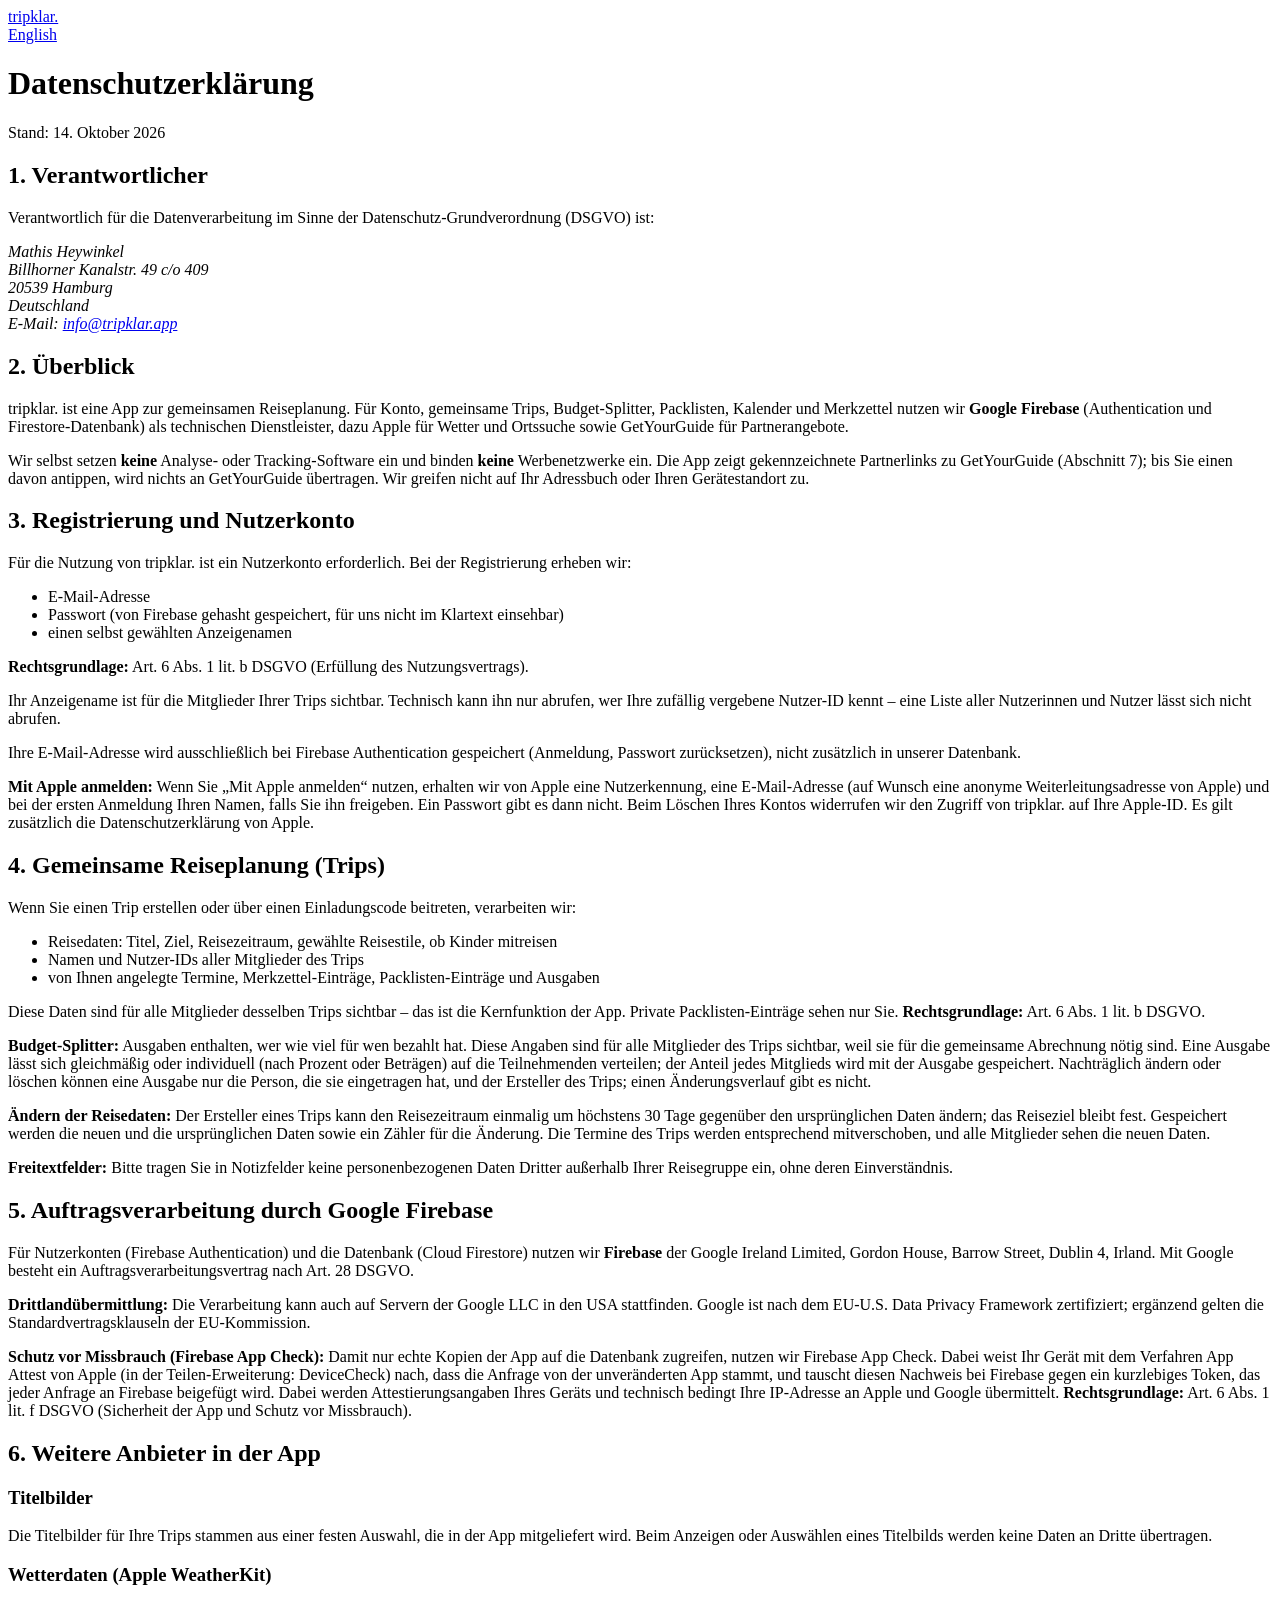
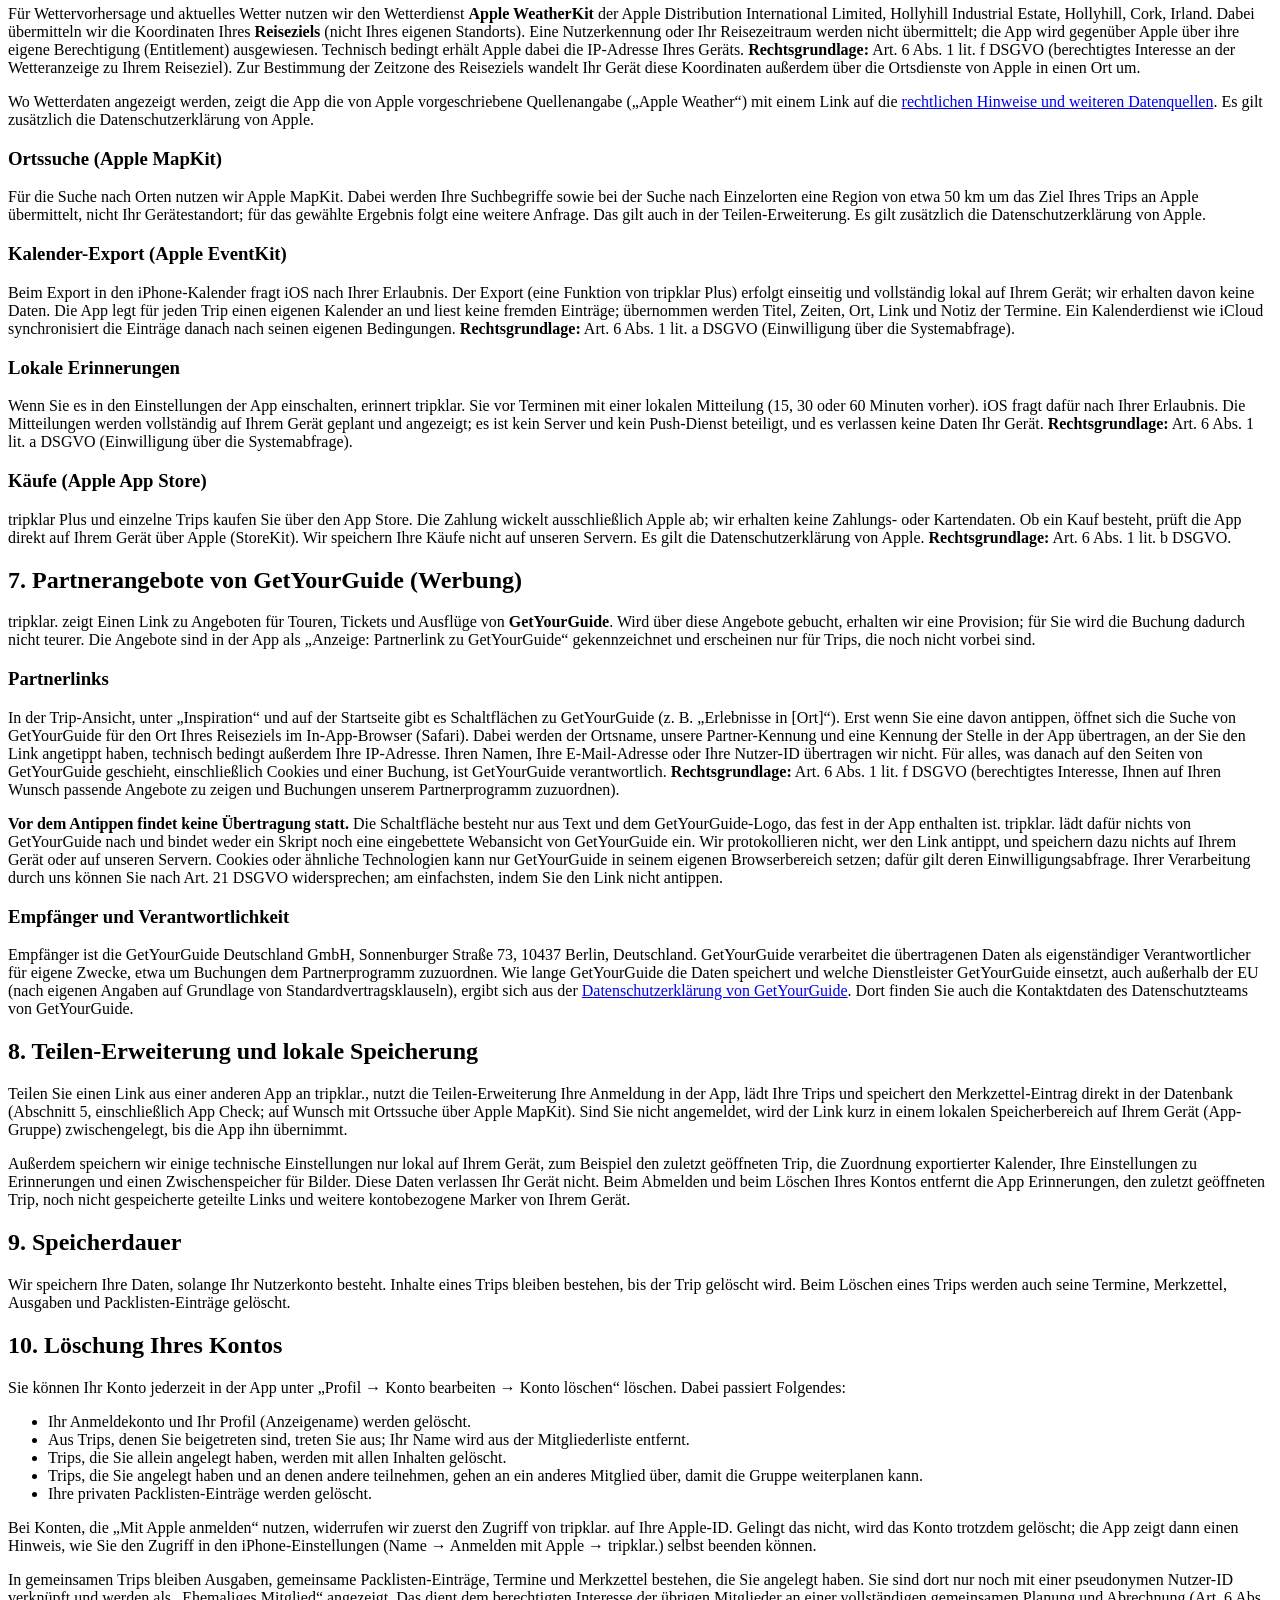
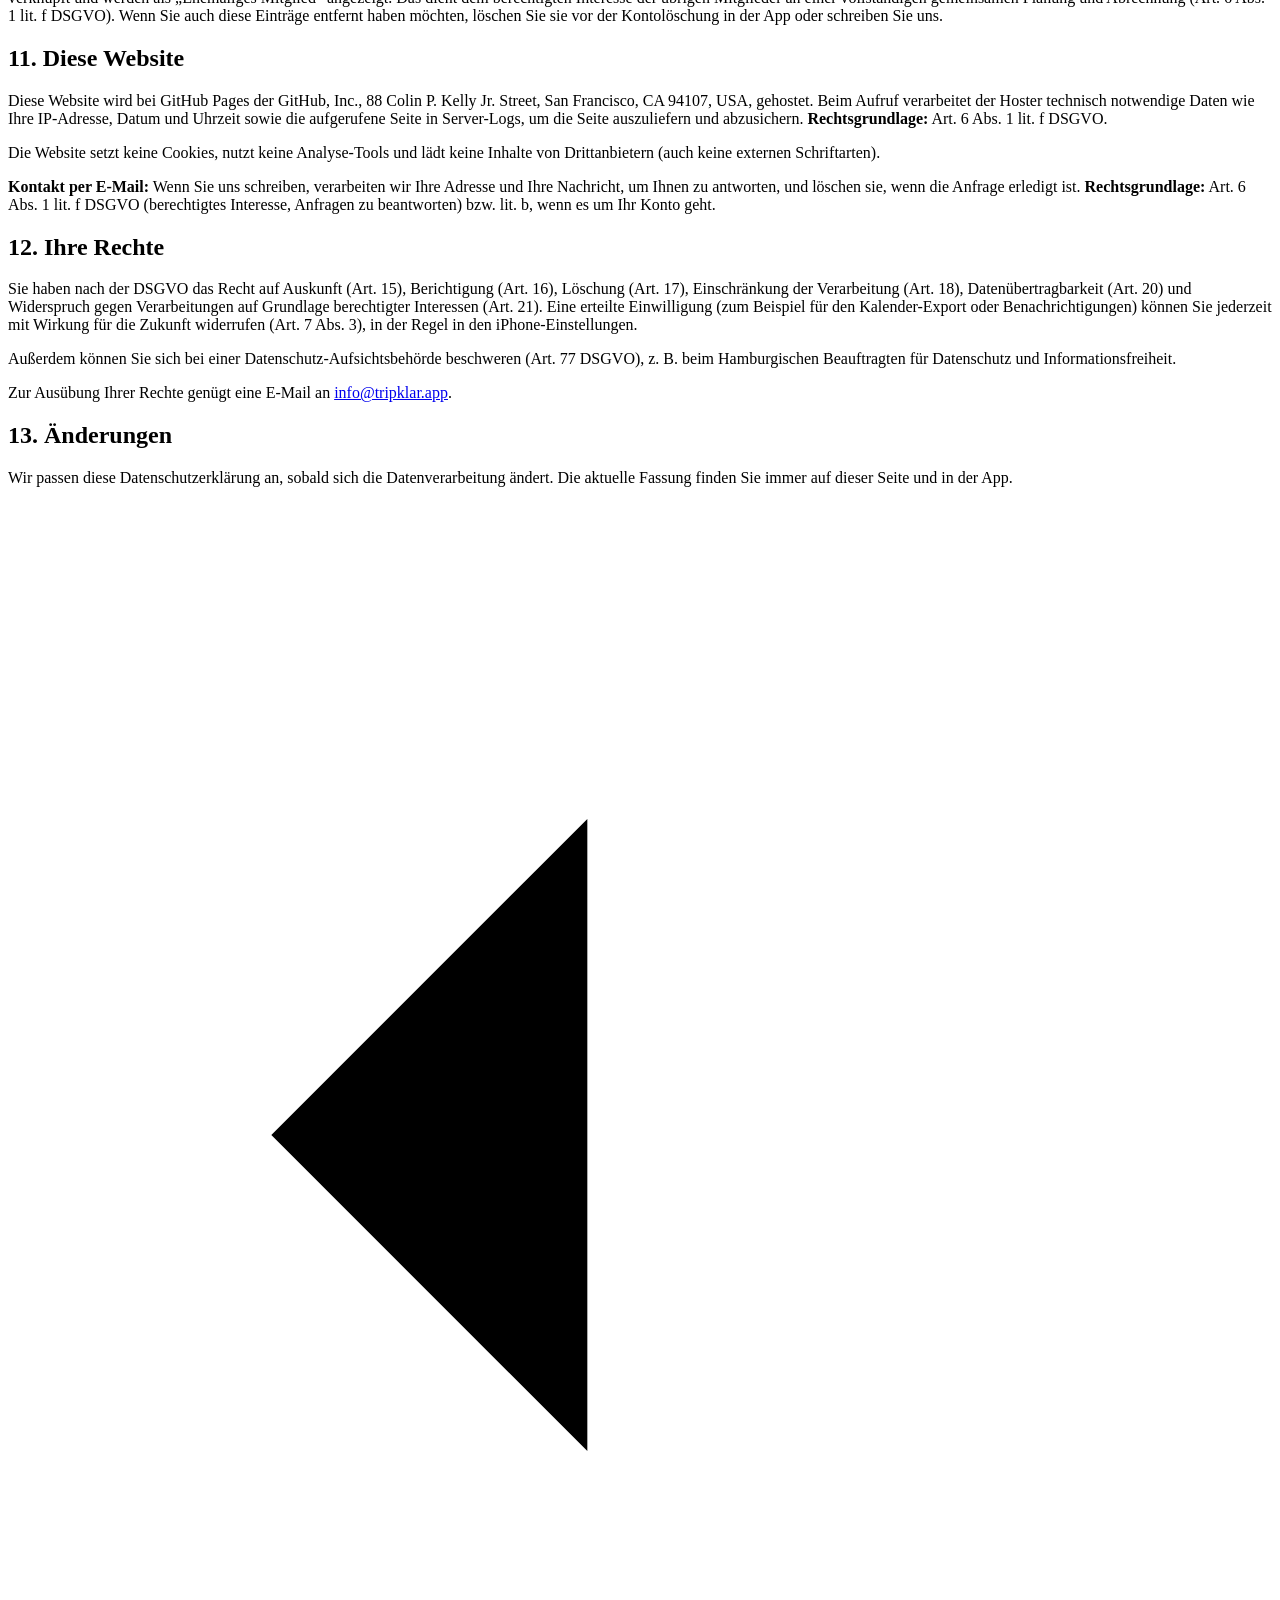
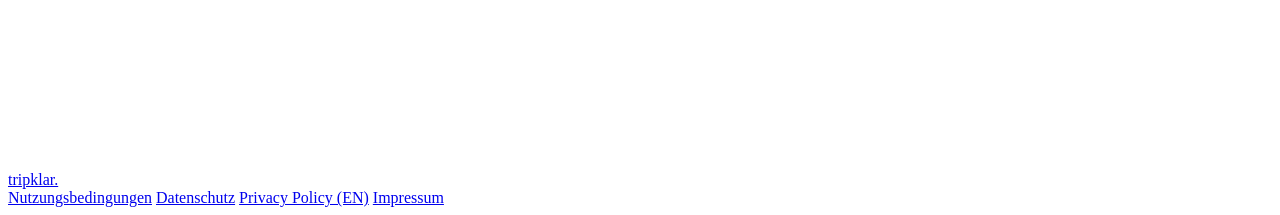
==== commit d20a310e: "Datenschutz DE/EN: Budget-Aufteilung, Reisedaten ändern, App Check, lokale Erinnerungen, Ortssuche, " ====
--- a/datenschutz.html
+++ b/datenschutz.html
@@ -73,12 +73,15 @@
       <li>von Ihnen angelegte Termine, Merkzettel-Einträge, Packlisten-Einträge und Ausgaben</li>
     </ul>
     <p>Diese Daten sind für alle Mitglieder desselben Trips sichtbar – das ist die Kernfunktion der App. Private Packlisten-Einträge sehen nur Sie. <strong>Rechtsgrundlage:</strong> Art. 6 Abs. 1 lit. b DSGVO.</p>
-    <p><strong>Budget-Splitter:</strong> Ausgaben enthalten, wer wie viel für wen bezahlt hat. Diese Angaben sind für alle Mitglieder des Trips sichtbar, weil sie für die gemeinsame Abrechnung nötig sind.</p>
+    <p><strong>Budget-Splitter:</strong> Ausgaben enthalten, wer wie viel für wen bezahlt hat. Diese Angaben sind für alle Mitglieder des Trips sichtbar, weil sie für die gemeinsame Abrechnung nötig sind. Eine Ausgabe lässt sich gleichmäßig oder individuell (nach Prozent oder Beträgen) auf die Teilnehmenden verteilen; der Anteil jedes Mitglieds wird mit der Ausgabe gespeichert. Nachträglich ändern oder löschen können eine Ausgabe nur die Person, die sie eingetragen hat, und der Ersteller des Trips; einen Änderungsverlauf gibt es nicht.</p>
+    <p><strong>Ändern der Reisedaten:</strong> Der Ersteller eines Trips kann den Reisezeitraum einmalig um höchstens 30 Tage gegenüber den ursprünglichen Daten ändern; das Reiseziel bleibt fest. Gespeichert werden die neuen und die ursprünglichen Daten sowie ein Zähler für die Änderung. Die Termine des Trips werden entsprechend mitverschoben, und alle Mitglieder sehen die neuen Daten.</p>
     <p><strong>Freitextfelder:</strong> Bitte tragen Sie in Notizfelder keine personenbezogenen Daten Dritter außerhalb Ihrer Reisegruppe ein, ohne deren Einverständnis.</p>
 
     <h2>5. Auftragsverarbeitung durch Google Firebase</h2>
     <p>Für Nutzerkonten (Firebase Authentication) und die Datenbank (Cloud Firestore) nutzen wir <strong>Firebase</strong> der Google Ireland Limited, Gordon House, Barrow Street, Dublin 4, Irland. Mit Google besteht ein Auftragsverarbeitungsvertrag nach Art. 28 DSGVO.</p>
     <p><strong>Drittlandübermittlung:</strong> Die Verarbeitung kann auch auf Servern der Google LLC in den USA stattfinden. Google ist nach dem EU-U.S. Data Privacy Framework zertifiziert; ergänzend gelten die Standardvertragsklauseln der EU-Kommission.</p>
+
+    <p><strong>Schutz vor Missbrauch (Firebase App Check):</strong> Damit nur echte Kopien der App auf die Datenbank zugreifen, nutzen wir Firebase App Check. Dabei weist Ihr Gerät mit dem Verfahren App Attest von Apple (in der Teilen-Erweiterung: DeviceCheck) nach, dass die Anfrage von der unveränderten App stammt, und tauscht diesen Nachweis bei Firebase gegen ein kurzlebiges Token, das jeder Anfrage an Firebase beigefügt wird. Dabei werden Attestierungsangaben Ihres Geräts und technisch bedingt Ihre IP-Adresse an Apple und Google übermittelt. <strong>Rechtsgrundlage:</strong> Art. 6 Abs. 1 lit. f DSGVO (Sicherheit der App und Schutz vor Missbrauch).</p>
 
     <h2>6. Weitere Anbieter in der App</h2>
     <h3>Titelbilder</h3>
@@ -95,9 +98,12 @@
     <p>Für Wettervorhersage und aktuelles Wetter nutzen wir den Wetterdienst <strong>Apple WeatherKit</strong> der Apple Distribution International Limited, Hollyhill Industrial Estate, Hollyhill, Cork, Irland. Dabei übermitteln wir die Koordinaten Ihres <strong>Reiseziels</strong> (nicht Ihres eigenen Standorts). Eine Nutzerkennung oder Ihr Reisezeitraum werden nicht übermittelt; die App wird gegenüber Apple über ihre eigene Berechtigung (Entitlement) ausgewiesen. Technisch bedingt erhält Apple dabei die IP-Adresse Ihres Geräts. <strong>Rechtsgrundlage:</strong> Art. 6 Abs. 1 lit. f DSGVO (berechtigtes Interesse an der Wetteranzeige zu Ihrem Reiseziel). Zur Bestimmung der Zeitzone des Reiseziels wandelt Ihr Gerät diese Koordinaten außerdem über die Ortsdienste von Apple in einen Ort um.</p>
     <p>Wo Wetterdaten angezeigt werden, zeigt die App die von Apple vorgeschriebene Quellenangabe („Apple Weather“) mit einem Link auf die <a href="https://weatherkit.apple.com/legal-attribution.html">rechtlichen Hinweise und weiteren Datenquellen</a>. Es gilt zusätzlich die Datenschutzerklärung von Apple.</p>
     <h3>Ortssuche (Apple MapKit)</h3>
-    <p>Für die Suche nach Orten nutzen wir Apple MapKit. Dabei wird nur Ihre Texteingabe verwendet, nicht Ihr Gerätestandort. Es gilt zusätzlich die Datenschutzerklärung von Apple.</p>
+    <p>Für die Suche nach Orten nutzen wir Apple MapKit. Dabei werden Ihre Suchbegriffe sowie bei der Suche nach Einzelorten eine Region von etwa 50 km um das Ziel Ihres Trips an Apple übermittelt, nicht Ihr Gerätestandort; für das gewählte Ergebnis folgt eine weitere Anfrage. Das gilt auch in der Teilen-Erweiterung. Es gilt zusätzlich die Datenschutzerklärung von Apple.</p>
     <h3>Kalender-Export (Apple EventKit)</h3>
-    <p>Beim Export in den iPhone-Kalender fragt iOS nach Ihrer Erlaubnis. Der Export erfolgt einseitig und vollständig lokal auf Ihrem Gerät; wir erhalten davon keine Daten. <strong>Rechtsgrundlage:</strong> Art. 6 Abs. 1 lit. a DSGVO (Einwilligung über die Systemabfrage).</p>
+    <p>Beim Export in den iPhone-Kalender fragt iOS nach Ihrer Erlaubnis. Der Export (eine Funktion von tripklar Plus) erfolgt einseitig und vollständig lokal auf Ihrem Gerät; wir erhalten davon keine Daten. Die App legt für jeden Trip einen eigenen Kalender an und liest keine fremden Einträge; übernommen werden Titel, Zeiten, Ort, Link und Notiz der Termine. Ein Kalenderdienst wie iCloud synchronisiert die Einträge danach nach seinen eigenen Bedingungen. <strong>Rechtsgrundlage:</strong> Art. 6 Abs. 1 lit. a DSGVO (Einwilligung über die Systemabfrage).</p>
+
+    <h3>Lokale Erinnerungen</h3>
+    <p>Wenn Sie es in den Einstellungen der App einschalten, erinnert tripklar. Sie vor Terminen mit einer lokalen Mitteilung (15, 30 oder 60 Minuten vorher). iOS fragt dafür nach Ihrer Erlaubnis. Die Mitteilungen werden vollständig auf Ihrem Gerät geplant und angezeigt; es ist kein Server und kein Push-Dienst beteiligt, und es verlassen keine Daten Ihr Gerät. <strong>Rechtsgrundlage:</strong> Art. 6 Abs. 1 lit. a DSGVO (Einwilligung über die Systemabfrage).</p>
 
     <h3>Käufe (Apple App Store)</h3>
     <p>tripklar Plus und einzelne Trips kaufen Sie über den App Store. Die Zahlung wickelt ausschließlich Apple ab; wir erhalten keine Zahlungs- oder Kartendaten. Ob ein Kauf besteht, prüft die App direkt auf Ihrem Gerät über Apple (StoreKit). Wir speichern Ihre Käufe nicht auf unseren Servern. Es gilt die Datenschutzerklärung von Apple. <strong>Rechtsgrundlage:</strong> Art. 6 Abs. 1 lit. b DSGVO.</p>
@@ -114,7 +120,8 @@
     <p>Empfänger ist die GetYourGuide Deutschland GmbH, Sonnenburger Straße 73, 10437 Berlin, Deutschland. GetYourGuide verarbeitet die übertragenen Daten als eigenständiger Verantwortlicher für eigene Zwecke, etwa um Buchungen dem Partnerprogramm zuzuordnen. Wie lange GetYourGuide die Daten speichert und welche Dienstleister GetYourGuide einsetzt, auch außerhalb der EU (nach eigenen Angaben auf Grundlage von Standardvertragsklauseln), ergibt sich aus der <a href="https://www.getyourguide.com/c/privacy-policy/">Datenschutzerklärung von GetYourGuide</a>. Dort finden Sie auch die Kontaktdaten des Datenschutzteams von GetYourGuide.</p>
 
     <h2>8. Teilen-Erweiterung und lokale Speicherung</h2>
-    <p>Links, die Sie aus anderen Apps an tripklar. teilen, werden kurz in einem lokalen Speicherbereich auf Ihrem Gerät (App-Gruppe) zwischengelegt, bis Sie sie in einem Trip speichern. Außerdem speichern wir wenige technische Einstellungen nur lokal (z. B. den zuletzt geöffneten Trip). Diese Daten verlassen Ihr Gerät nicht.</p>
+    <p>Teilen Sie einen Link aus einer anderen App an tripklar., nutzt die Teilen-Erweiterung Ihre Anmeldung in der App, lädt Ihre Trips und speichert den Merkzettel-Eintrag direkt in der Datenbank (Abschnitt 5, einschließlich App Check; auf Wunsch mit Ortssuche über Apple MapKit). Sind Sie nicht angemeldet, wird der Link kurz in einem lokalen Speicherbereich auf Ihrem Gerät (App-Gruppe) zwischengelegt, bis die App ihn übernimmt.</p>
+    <p>Außerdem speichern wir einige technische Einstellungen nur lokal auf Ihrem Gerät, zum Beispiel den zuletzt geöffneten Trip, die Zuordnung exportierter Kalender, Ihre Einstellungen zu Erinnerungen und einen Zwischenspeicher für Bilder. Diese Daten verlassen Ihr Gerät nicht. Beim Abmelden und beim Löschen Ihres Kontos entfernt die App Erinnerungen, den zuletzt geöffneten Trip, noch nicht gespeicherte geteilte Links und weitere kontobezogene Marker von Ihrem Gerät.</p>
 
     <h2>9. Speicherdauer</h2>
     <p>Wir speichern Ihre Daten, solange Ihr Nutzerkonto besteht. Inhalte eines Trips bleiben bestehen, bis der Trip gelöscht wird. Beim Löschen eines Trips werden auch seine Termine, Merkzettel, Ausgaben und Packlisten-Einträge gelöscht.</p>
@@ -128,6 +135,7 @@
       <li>Trips, die Sie angelegt haben und an denen andere teilnehmen, gehen an ein anderes Mitglied über, damit die Gruppe weiterplanen kann.</li>
       <li>Ihre privaten Packlisten-Einträge werden gelöscht.</li>
     </ul>
+    <p>Bei Konten, die „Mit Apple anmelden“ nutzen, widerrufen wir zuerst den Zugriff von tripklar. auf Ihre Apple-ID. Gelingt das nicht, wird das Konto trotzdem gelöscht; die App zeigt dann einen Hinweis, wie Sie den Zugriff in den iPhone-Einstellungen (Name → Anmelden mit Apple → tripklar.) selbst beenden können.</p>
     <p>In gemeinsamen Trips bleiben Ausgaben, gemeinsame Packlisten-Einträge, Termine und Merkzettel bestehen, die Sie angelegt haben. Sie sind dort nur noch mit einer pseudonymen Nutzer-ID verknüpft und werden als „Ehemaliges Mitglied“ angezeigt. Das dient dem berechtigten Interesse der übrigen Mitglieder an einer vollständigen gemeinsamen Planung und Abrechnung (Art. 6 Abs. 1 lit. f DSGVO). Wenn Sie auch diese Einträge entfernt haben möchten, löschen Sie sie vor der Kontolöschung in der App oder schreiben Sie uns.</p>
 
     <h2>11. Diese Website</h2>
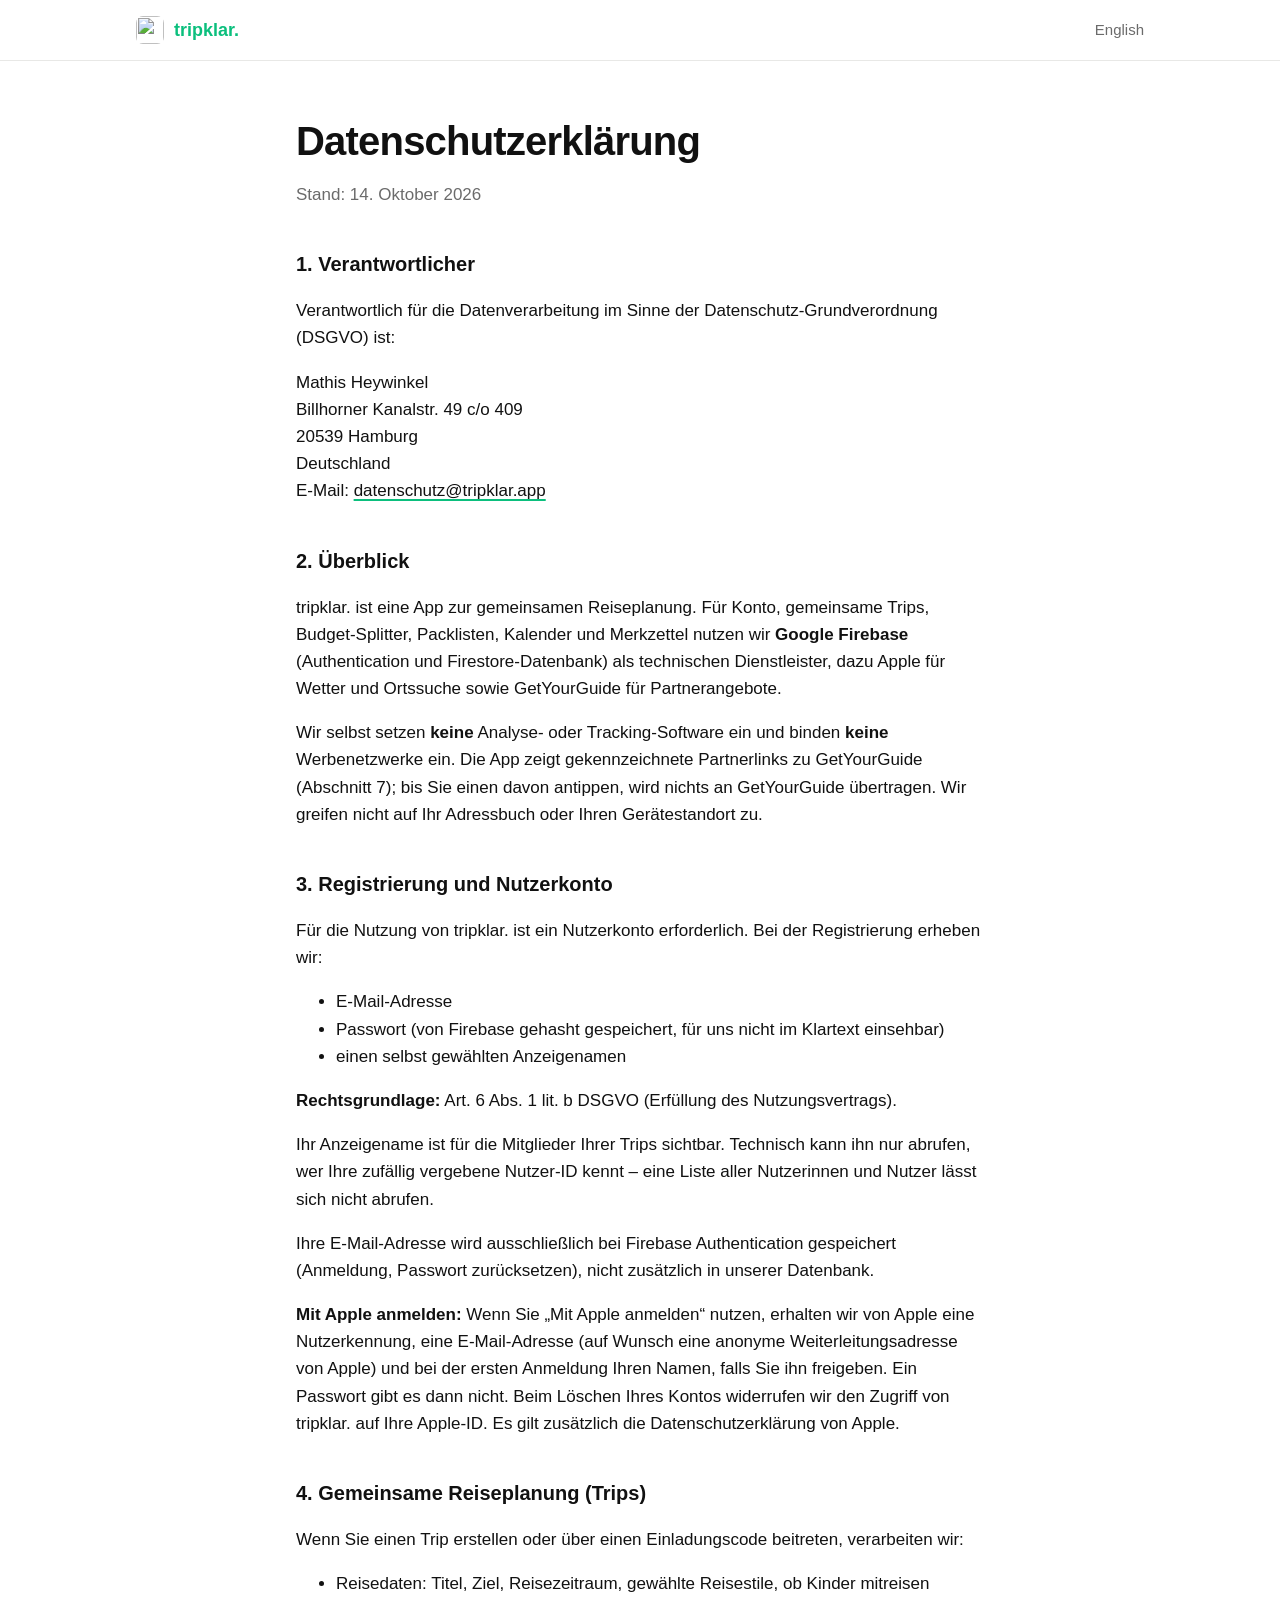
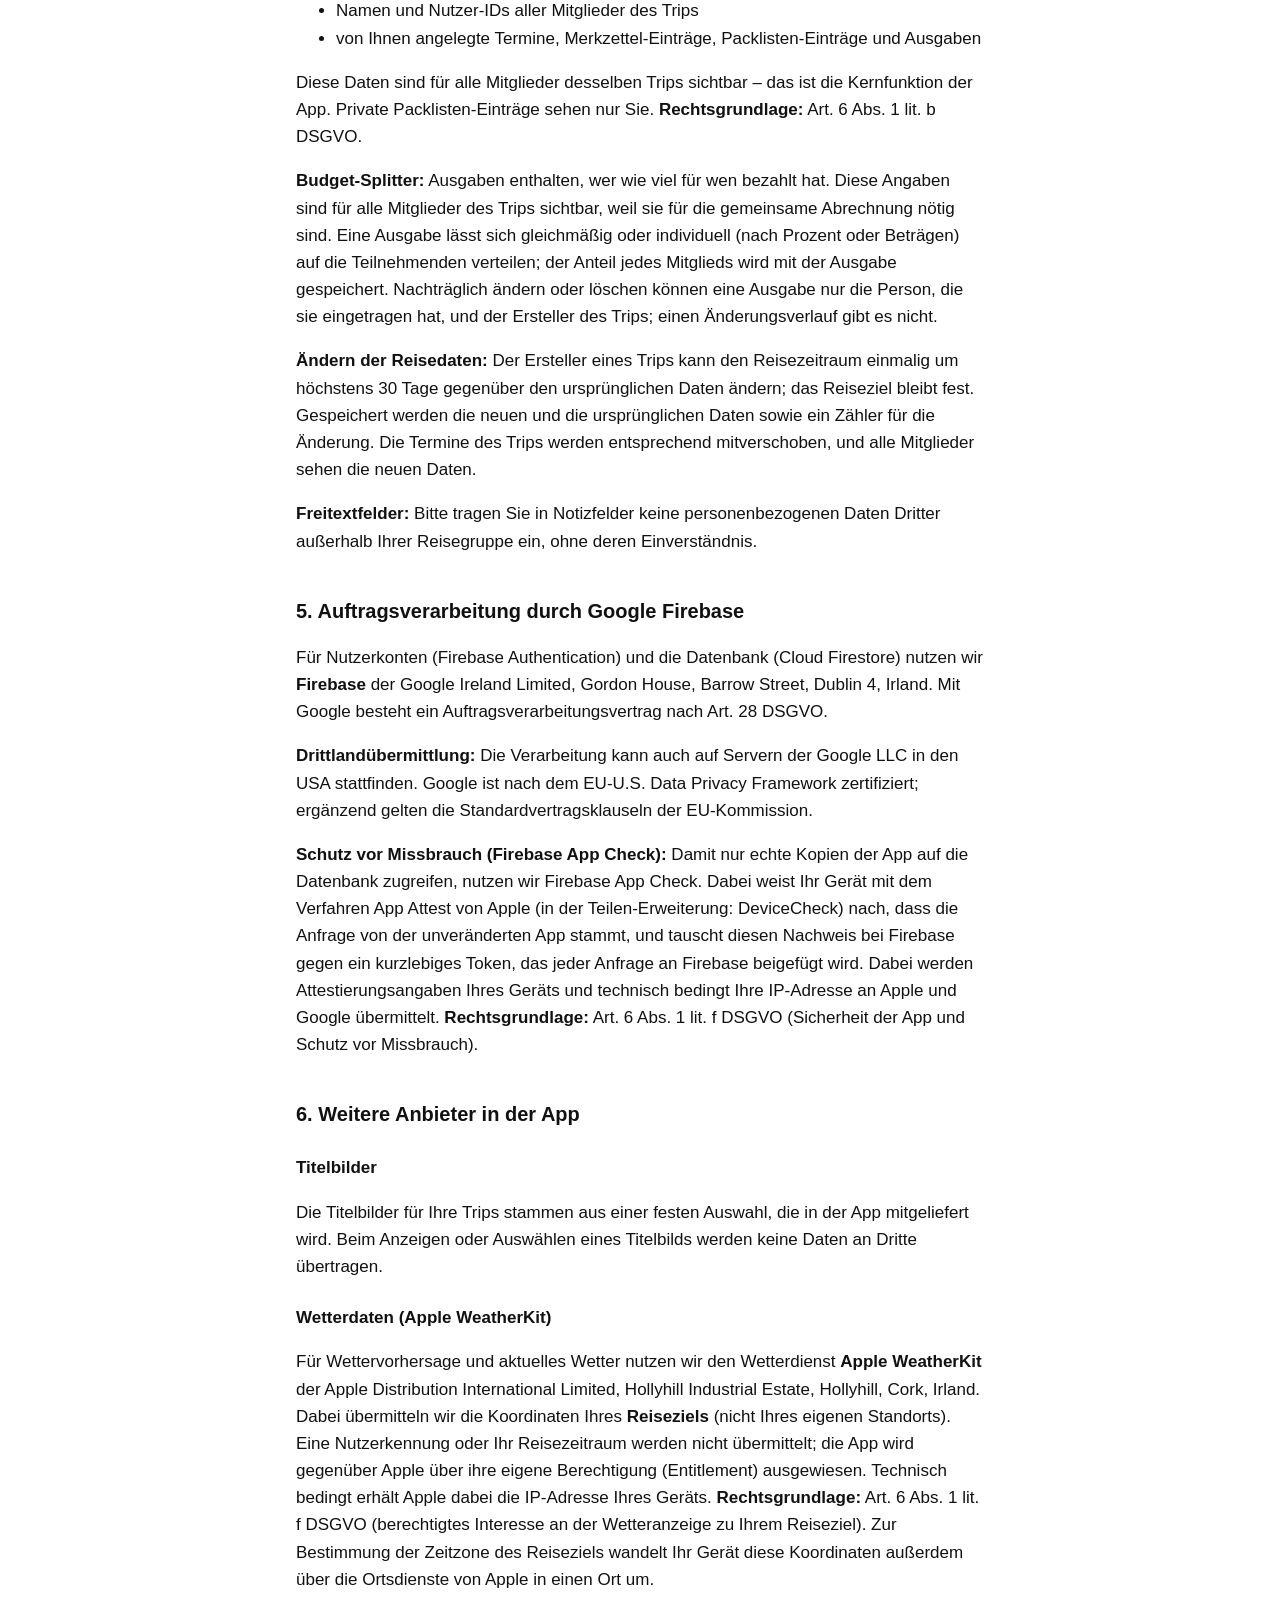
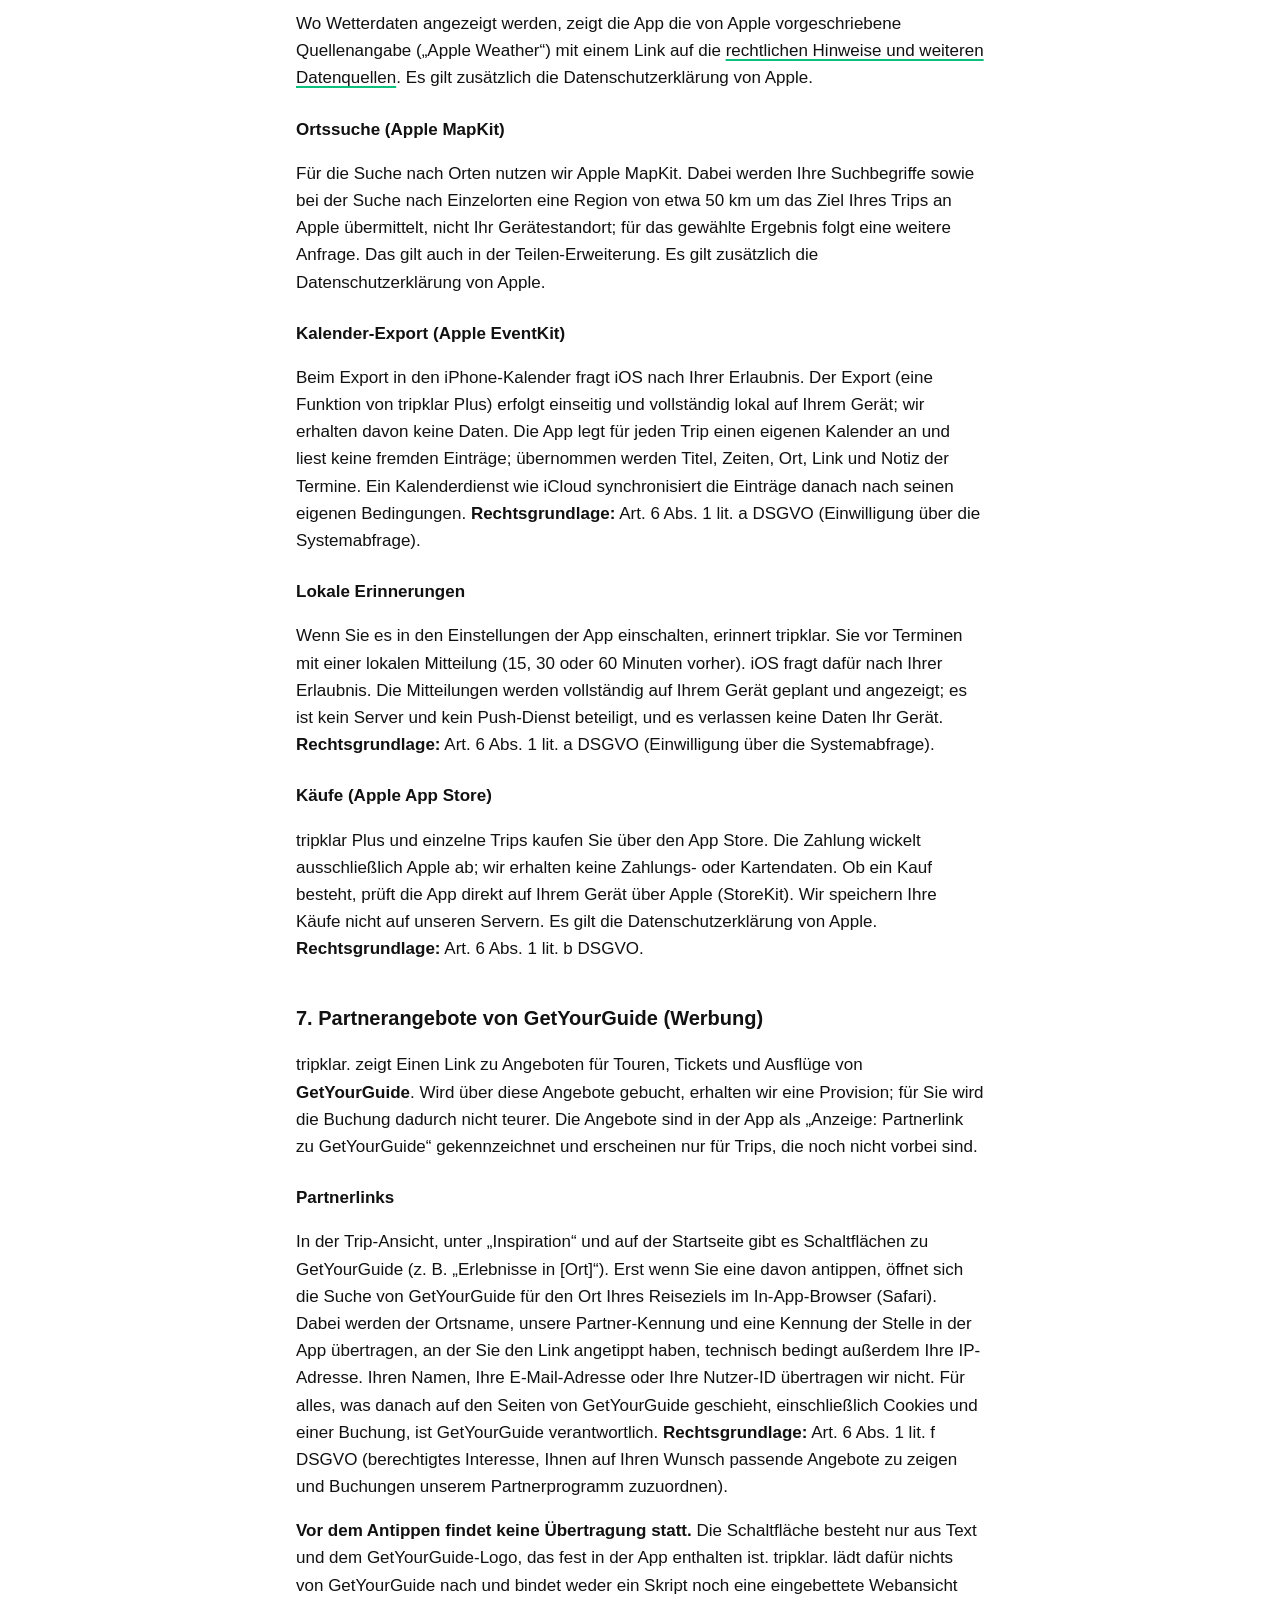
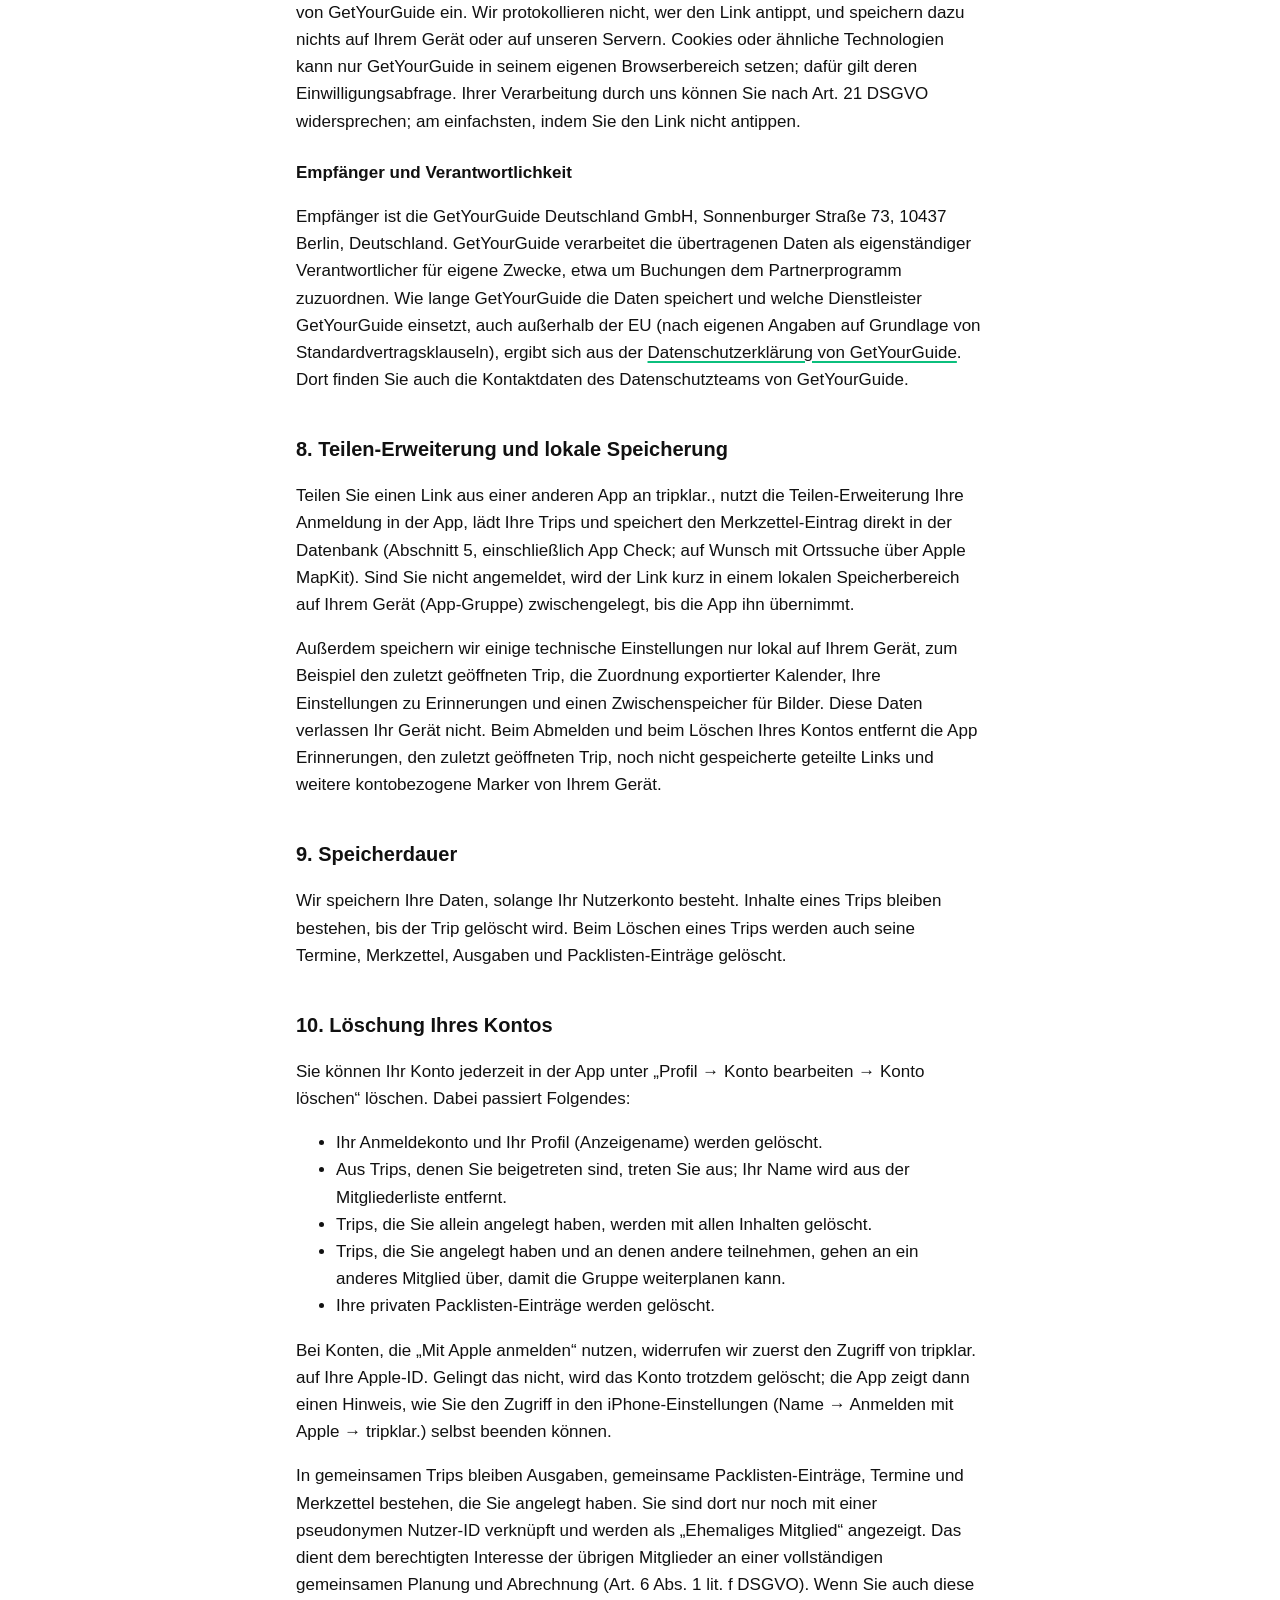
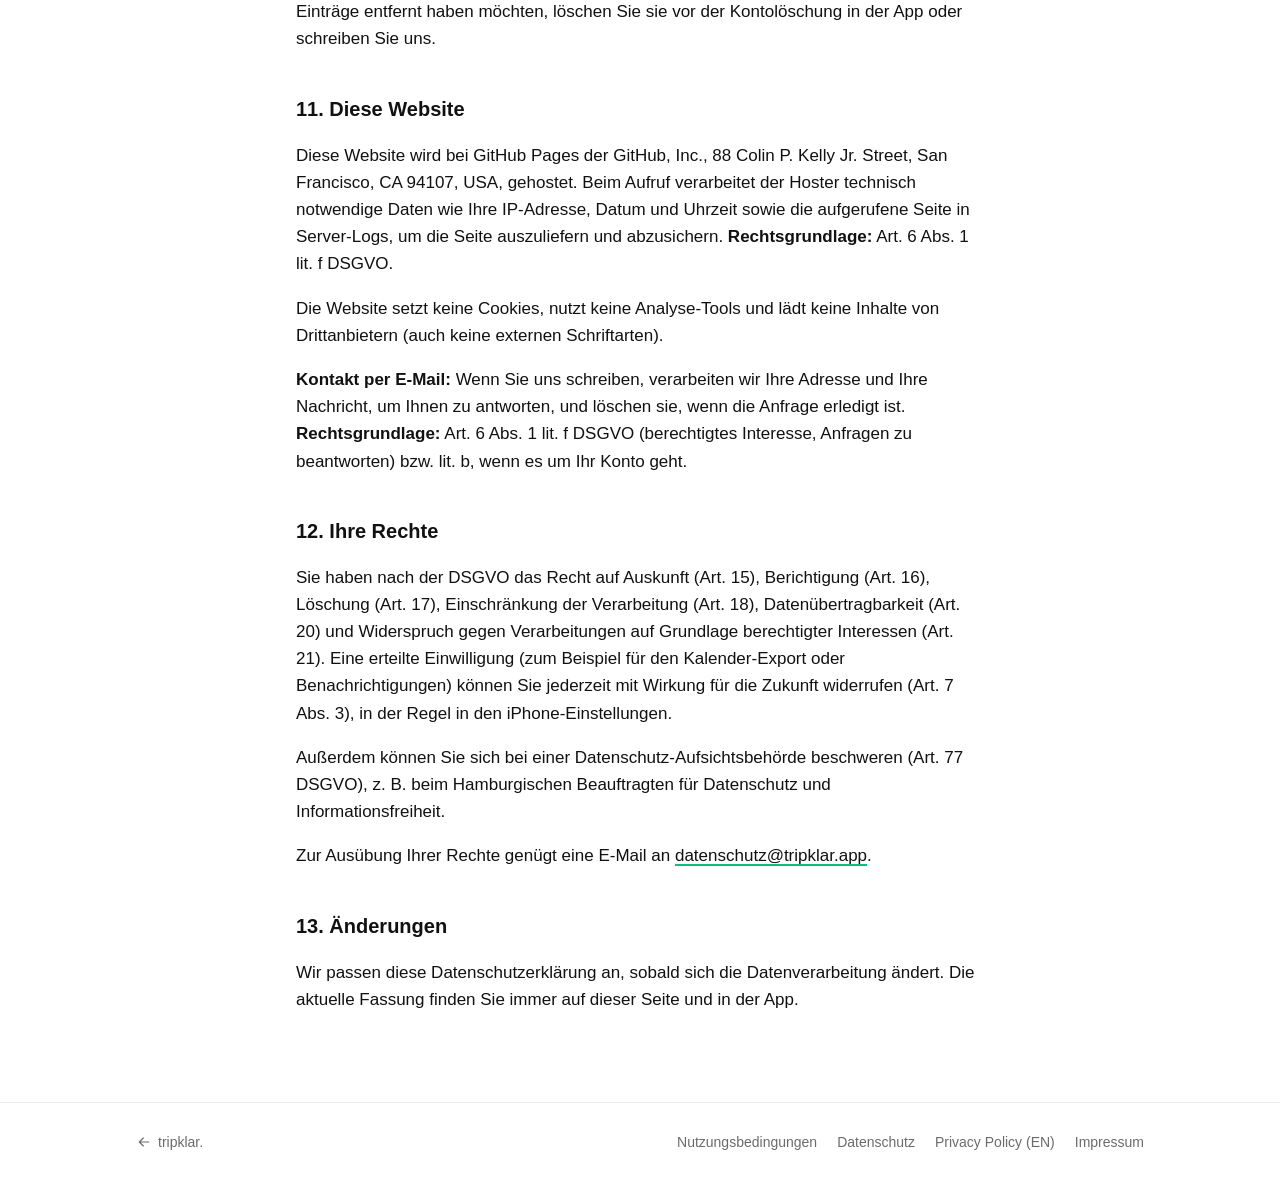
==== commit 2f339978: "Datenschutz: Kontakt für Betroffenenrechte ist datenschutz@tripklar.app Co-Authored-By: Claude Sonne" ====
--- a/datenschutz.html
+++ b/datenschutz.html
@@ -44,7 +44,7 @@
       Billhorner Kanalstr. 49 c/o 409<br>
       20539 Hamburg<br>
       Deutschland<br>
-      E-Mail: <a href="mailto:info@tripklar.app">info@tripklar.app</a>
+      E-Mail: <a href="mailto:datenschutz@tripklar.app">datenschutz@tripklar.app</a>
     </address>
 
     <h2>2. Überblick</h2>
@@ -85,7 +85,7 @@
 
     <h2>6. Weitere Anbieter in der App</h2>
     <h3>Titelbilder</h3>
-    <!-- Die 20 Auswahl-Bilder liegen im App-Bundle (TripCoverOption.all), stammen ursprünglich von
+    <!-- Die 44 Auswahl-Bilder liegen im App-Bundle (TripCoverOption.all), stammen ursprünglich von
          Pexels, werden aber lokal geladen: kein Aufruf bei Pexels, keine Datenübermittlung.
          TripCoverImage lädt für ALTE Trips mit "http…"-Cover-URL weiterhin direkt von Pexels. -->
     <p>Die Titelbilder für Ihre Trips stammen aus einer festen Auswahl, die in der App mitgeliefert wird. Beim Anzeigen oder Auswählen eines Titelbilds werden keine Daten an Dritte übertragen.</p>
@@ -146,7 +146,7 @@
     <h2>12. Ihre Rechte</h2>
     <p>Sie haben nach der DSGVO das Recht auf Auskunft (Art. 15), Berichtigung (Art. 16), Löschung (Art. 17), Einschränkung der Verarbeitung (Art. 18), Datenübertragbarkeit (Art. 20) und Widerspruch gegen Verarbeitungen auf Grundlage berechtigter Interessen (Art. 21). Eine erteilte Einwilligung (zum Beispiel für den Kalender-Export oder Benachrichtigungen) können Sie jederzeit mit Wirkung für die Zukunft widerrufen (Art. 7 Abs. 3), in der Regel in den iPhone-Einstellungen.</p>
     <p>Außerdem können Sie sich bei einer Datenschutz-Aufsichtsbehörde beschweren (Art. 77 DSGVO), z. B. beim Hamburgischen Beauftragten für Datenschutz und Informationsfreiheit.</p>
-    <p>Zur Ausübung Ihrer Rechte genügt eine E-Mail an <a href="mailto:info@tripklar.app">info@tripklar.app</a>.</p>
+    <p>Zur Ausübung Ihrer Rechte genügt eine E-Mail an <a href="mailto:datenschutz@tripklar.app">datenschutz@tripklar.app</a>.</p>
 
 
     <h2>13. Änderungen</h2>
--- a/style.css
+++ b/style.css
@@ -0,0 +1,202 @@
+/* tripklar. website — light only, colours from AppTheme.swift.
+   System fonts only: no external requests, so the site needs no cookie
+   banner and the privacy policy only has to cover the hosting itself. */
+
+:root {
+  color-scheme: light;
+  /* The one green, plus one flat tint of it — no other greens, no gradients. */
+  --primary: #0BBF7D;
+  --tint: rgba(11, 191, 125, 0.10);
+  --bg: #FFFFFF;
+  --subtle: #F7F7F6;
+  --text: #111111;
+  --grey: #6B6B6B;
+  --line: #E8E8E6;
+}
+
+* { box-sizing: border-box; }
+
+html { -webkit-text-size-adjust: 100%; scroll-behavior: smooth; }
+
+body {
+  margin: 0;
+  background: var(--bg);
+  color: var(--text);
+  font-family: -apple-system, BlinkMacSystemFont, "SF Pro Text", "Segoe UI", Roboto, Helvetica, Arial, sans-serif;
+  font-size: 17px;
+  line-height: 1.6;
+}
+
+a { color: var(--text); text-decoration-color: var(--primary); text-decoration-thickness: 1.5px; text-underline-offset: 3px; }
+
+/* Line icons (24×24 grid), coloured via currentColor. */
+svg.i {
+  width: 20px; height: 20px; flex: none;
+  fill: none; stroke: currentColor; stroke-width: 1.75;
+  stroke-linecap: round; stroke-linejoin: round;
+}
+
+.wrap { max-width: 1040px; margin: 0 auto; padding: 0 16px; }
+.narrow { max-width: 720px; }
+
+/* ---------- Header ---------- */
+
+.site-header {
+  position: sticky; top: 0; z-index: 10;
+  background: rgba(255, 255, 255, 0.92);
+  backdrop-filter: blur(12px);
+  -webkit-backdrop-filter: blur(12px);
+  border-bottom: 1px solid var(--line);
+}
+.site-header .wrap { display: flex; align-items: center; justify-content: space-between; height: 60px; }
+.brand { display: flex; align-items: center; gap: 10px; color: var(--primary); text-decoration: none; font-weight: 600; font-size: 18px; }
+.brand img { width: 28px; height: 28px; border-radius: 7px; }
+.site-header nav { display: flex; gap: 24px; }
+.site-header nav a { color: var(--grey); text-decoration: none; font-size: 15px; }
+.site-header nav a:hover { color: var(--text); }
+@media (max-width: 560px) { .site-header nav .optional { display: none; } }
+
+/* ---------- Buttons ---------- */
+
+.btn {
+  display: inline-flex; align-items: center; justify-content: center; gap: 8px;
+  padding: 12px 20px; border-radius: 10px;
+  font-weight: 500; font-size: 16px; text-decoration: none;
+  transition: opacity .15s ease, border-color .15s ease;
+}
+.btn-primary { background: var(--primary); color: #fff; }
+.btn-primary:hover { opacity: .88; }
+.btn-ghost { color: var(--text); border: 1.5px solid #BDBDB9; }
+.btn-ghost:hover { border-color: var(--text); }
+
+/* ---------- Hero ---------- */
+
+.hero { padding: 88px 0 72px; }
+.hero .wrap { display: grid; grid-template-columns: 1.1fr 0.9fr; gap: 56px; align-items: center; }
+.eyebrow { display: block; color: var(--grey); font-size: 15px; }
+.hero h1 { font-size: clamp(36px, 5.5vw, 54px); font-weight: 600; line-height: 1.1; letter-spacing: -0.025em; margin: 12px 0 20px; }
+.hero h1 span, .accent { color: var(--primary); }
+.hero p.lead { font-size: 19px; color: var(--grey); margin: 0 0 32px; max-width: 32em; }
+.cta-row { display: flex; flex-wrap: wrap; gap: 12px; }
+
+@media (max-width: 820px) {
+  .hero { padding: 48px 0 40px; }
+  .hero .wrap { grid-template-columns: 1fr; gap: 40px; }
+}
+
+/* The phone mockup stands freely on the page; its soft shadow is baked
+   into the image and fades out before the image edge. */
+.hero-mockup { display: flex; justify-content: center; }
+.hero-mockup img { display: block; width: 100%; max-width: 300px; height: auto; }
+@media (max-width: 820px) { .hero-mockup img { max-width: 230px; } }
+
+/* ---------- Sections ---------- */
+
+section { padding: 72px 0; border-top: 1px solid var(--line); }
+section.hero { border-top: 0; }
+.section-title { font-size: clamp(26px, 3.5vw, 34px); font-weight: 600; letter-spacing: -0.02em; line-height: 1.2; margin: 0 0 12px; }
+.section-lead { color: var(--grey); margin: 0 0 48px; max-width: 36em; }
+
+/* Feature bento: each tile shows a tiny piece of the app, built in HTML. */
+.bento { display: grid; grid-template-columns: repeat(4, 1fr); gap: 16px; }
+.tile { grid-column: span 1; display: flex; flex-direction: column; padding: 20px; background: var(--subtle); border-radius: 20px; }
+.tile.wide { grid-column: span 2; }
+@media (max-width: 900px) { .bento { grid-template-columns: repeat(2, 1fr); } }
+@media (max-width: 560px) { .bento { grid-template-columns: 1fr; } .tile.wide { grid-column: span 1; } }
+.tile h3 { margin: 0 0 4px; font-size: 17px; font-weight: 600; }
+.tile p { margin: 0; color: var(--grey); font-size: 15px; }
+
+.demo {
+  flex: 1; min-height: 132px; margin-bottom: 20px; padding: 14px;
+  background: var(--bg); border: 1px solid var(--line); border-radius: 14px;
+  font-size: 14px;
+}
+.av {
+  display: inline-grid; place-items: center; flex: none;
+  width: 28px; height: 28px; border-radius: 50%;
+  background: var(--c); color: #fff; font-size: 13px; font-weight: 600;
+}
+
+.settle { display: grid; gap: 8px; align-content: center; }
+.settle .row { display: flex; align-items: center; gap: 8px; }
+.settle .row .i { width: 16px; height: 16px; color: var(--grey); }
+.settle .amt { margin-left: auto; font-weight: 600; font-variant-numeric: tabular-nums; }
+.settle .done { color: var(--grey); font-size: 13px; padding-top: 8px; border-top: 1px solid var(--line); }
+.settle .done .i { color: var(--primary); }
+
+.invite { display: flex; flex-direction: column; align-items: center; justify-content: center; gap: 14px; }
+.invite .avs { display: flex; }
+.invite .av { margin-left: -6px; box-shadow: 0 0 0 2px var(--bg); }
+.invite .av.add { background: var(--subtle); color: var(--grey); }
+.invite code {
+  padding: 6px 12px; border-radius: 8px; background: var(--tint);
+  color: var(--text); font: 600 15px ui-monospace, SFMono-Regular, Menlo, monospace; letter-spacing: 0.08em;
+}
+
+.weather { display: flex; flex-direction: column; align-items: center; justify-content: center; gap: 2px; }
+.weather .i { width: 32px; height: 32px; color: #F2B233; }
+.weather .temp { font-size: 36px; font-weight: 600; line-height: 1.1; letter-spacing: -0.02em; }
+.weather .place { color: var(--grey); font-size: 13px; }
+
+.cal { display: grid; grid-template-columns: repeat(3, 1fr); gap: 8px; }
+.cal .day { display: flex; flex-direction: column; gap: 6px; }
+.cal b { font-size: 12px; font-weight: 600; color: var(--grey); }
+.cal .ev {
+  padding: 6px 8px; border-radius: 8px; border-left: 3px solid var(--primary);
+  background: var(--tint); font-size: 12px; line-height: 1.3;
+  overflow: hidden; text-overflow: ellipsis; white-space: nowrap;
+}
+.cal .ev.soft { background: var(--subtle); border-left-color: #BDBDB9; }
+
+.pack { display: grid; gap: 10px; align-content: center; }
+.pack div { display: flex; align-items: center; gap: 10px; }
+.pack .on { color: var(--grey); text-decoration: line-through; }
+.pack .on .i {
+  width: 18px; height: 18px; padding: 2px; border-radius: 50%;
+  background: var(--primary); color: #fff; stroke-width: 2.5;
+}
+.pack .box { width: 18px; height: 18px; border-radius: 50%; border: 1.5px solid #BDBDB9; }
+
+.links { display: flex; flex-direction: column; justify-content: center; gap: 6px; }
+.links span {
+  padding: 6px 10px; border-radius: 8px; background: var(--subtle);
+  color: var(--grey); font-size: 12px;
+  overflow: hidden; text-overflow: ellipsis; white-space: nowrap;
+}
+
+.steps { display: grid; grid-template-columns: repeat(3, 1fr); gap: 32px; counter-reset: step; }
+@media (max-width: 760px) { .steps { grid-template-columns: 1fr; gap: 24px; } }
+.step { padding-top: 16px; border-top: 2px solid var(--primary); }
+.step::before {
+  counter-increment: step; content: "0" counter(step);
+  display: block; margin-bottom: 8px;
+  color: var(--primary); font-size: 14px; font-weight: 600; font-variant-numeric: tabular-nums;
+}
+.step h3 { margin: 0 0 4px; font-size: 17px; font-weight: 600; }
+.step p { margin: 0; color: var(--grey); font-size: 15px; }
+
+.cta-final { background: var(--subtle); text-align: center; }
+.cta-final img { display: block; margin: 0 auto 24px; border-radius: 14px; }
+.cta-final .section-lead { margin-left: auto; margin-right: auto; margin-bottom: 32px; }
+
+/* ---------- Footer ---------- */
+
+.site-footer { border-top: 1px solid var(--line); padding: 28px 0 40px; color: var(--grey); font-size: 14px; }
+.site-footer .wrap { display: flex; flex-wrap: wrap; gap: 12px 24px; justify-content: space-between; align-items: center; }
+.site-footer nav { display: flex; flex-wrap: wrap; gap: 8px 20px; }
+.site-footer a { color: var(--grey); text-decoration: none; }
+.site-footer a:hover { color: var(--text); }
+.back { display: inline-flex; align-items: center; gap: 6px; }
+.back .i { width: 16px; height: 16px; }
+
+/* ---------- Legal pages ---------- */
+
+.legal { padding: 48px 0 72px; }
+.legal h1 { font-size: clamp(30px, 5vw, 40px); font-weight: 600; letter-spacing: -0.02em; margin: 0 0 8px; }
+.legal h2 { font-size: 20px; font-weight: 600; margin: 40px 0 8px; }
+.legal h3 { font-size: 17px; font-weight: 600; margin: 24px 0 4px; }
+.legal p, .legal li { color: var(--text); }
+.legal .updated { color: var(--grey); margin: 0 0 24px; }
+.legal address { font-style: normal; }
+
+/* Unfilled placeholders: impossible to overlook before publishing. */
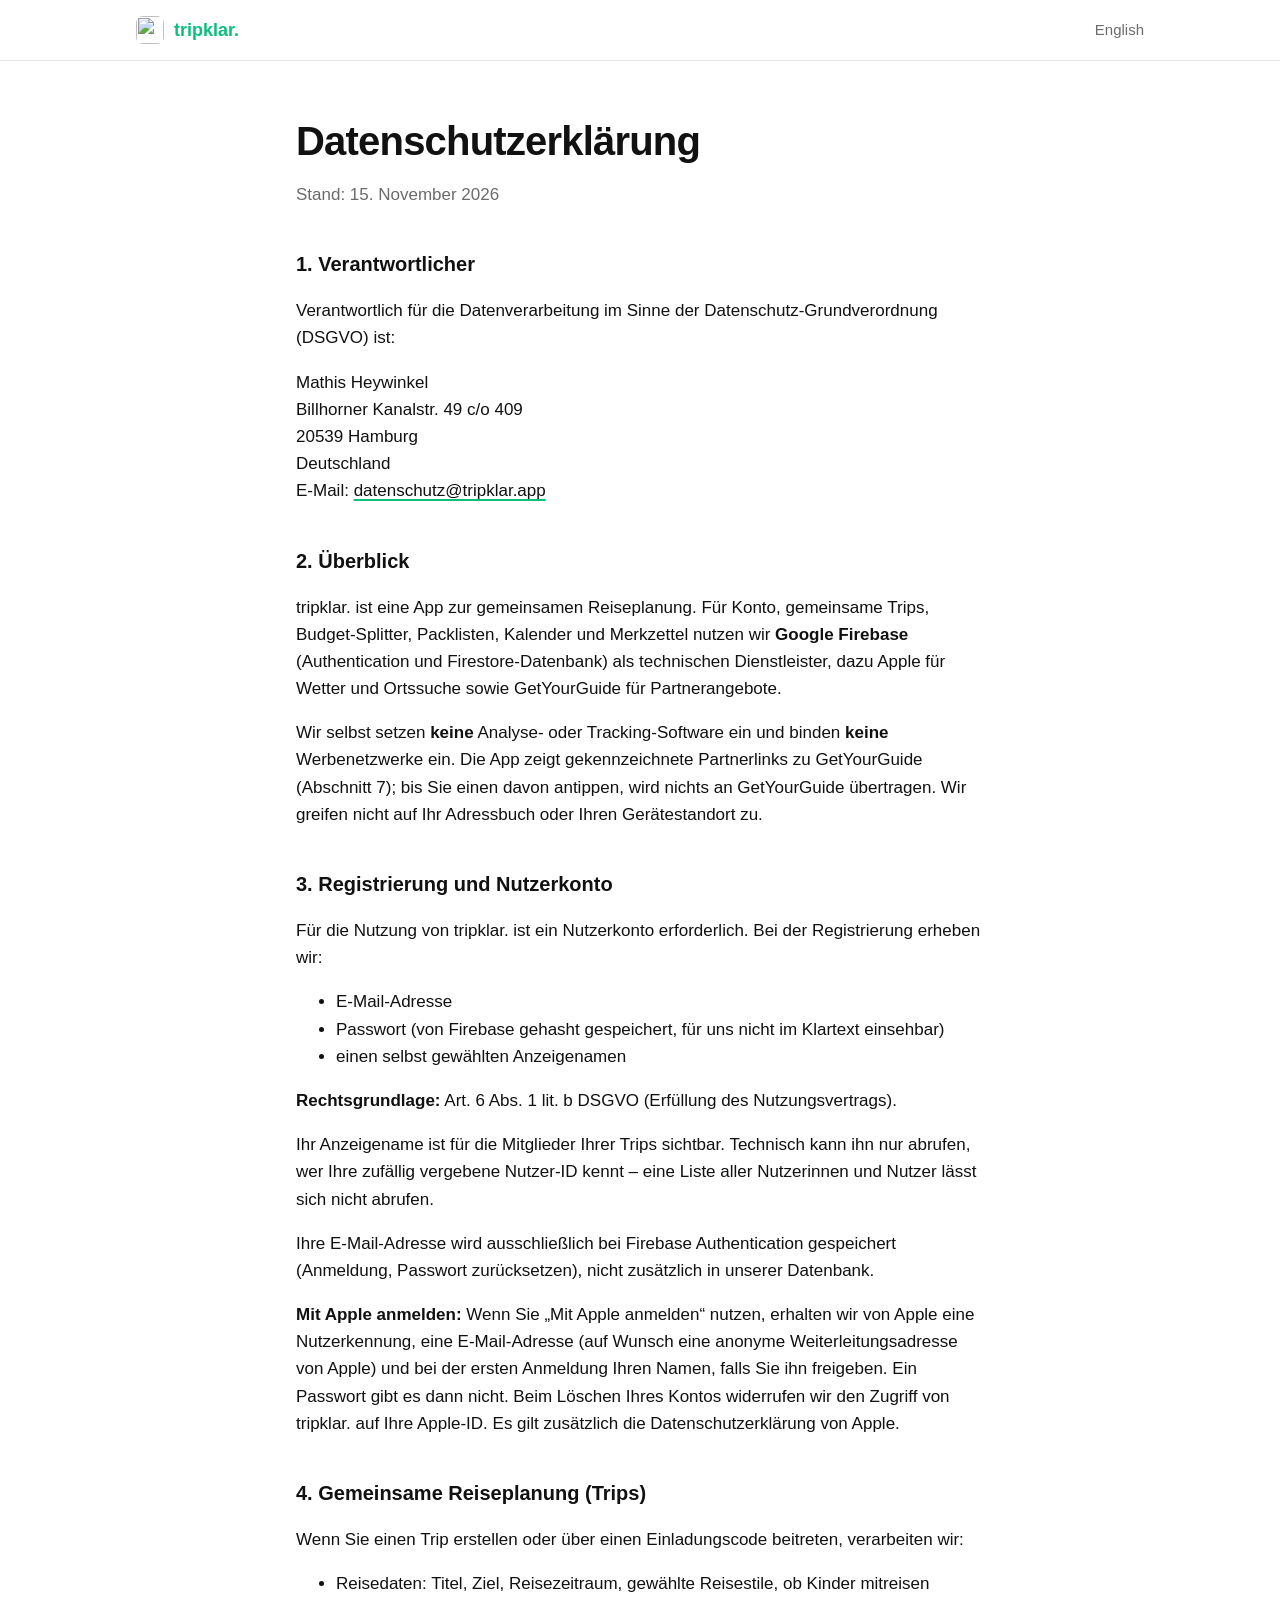
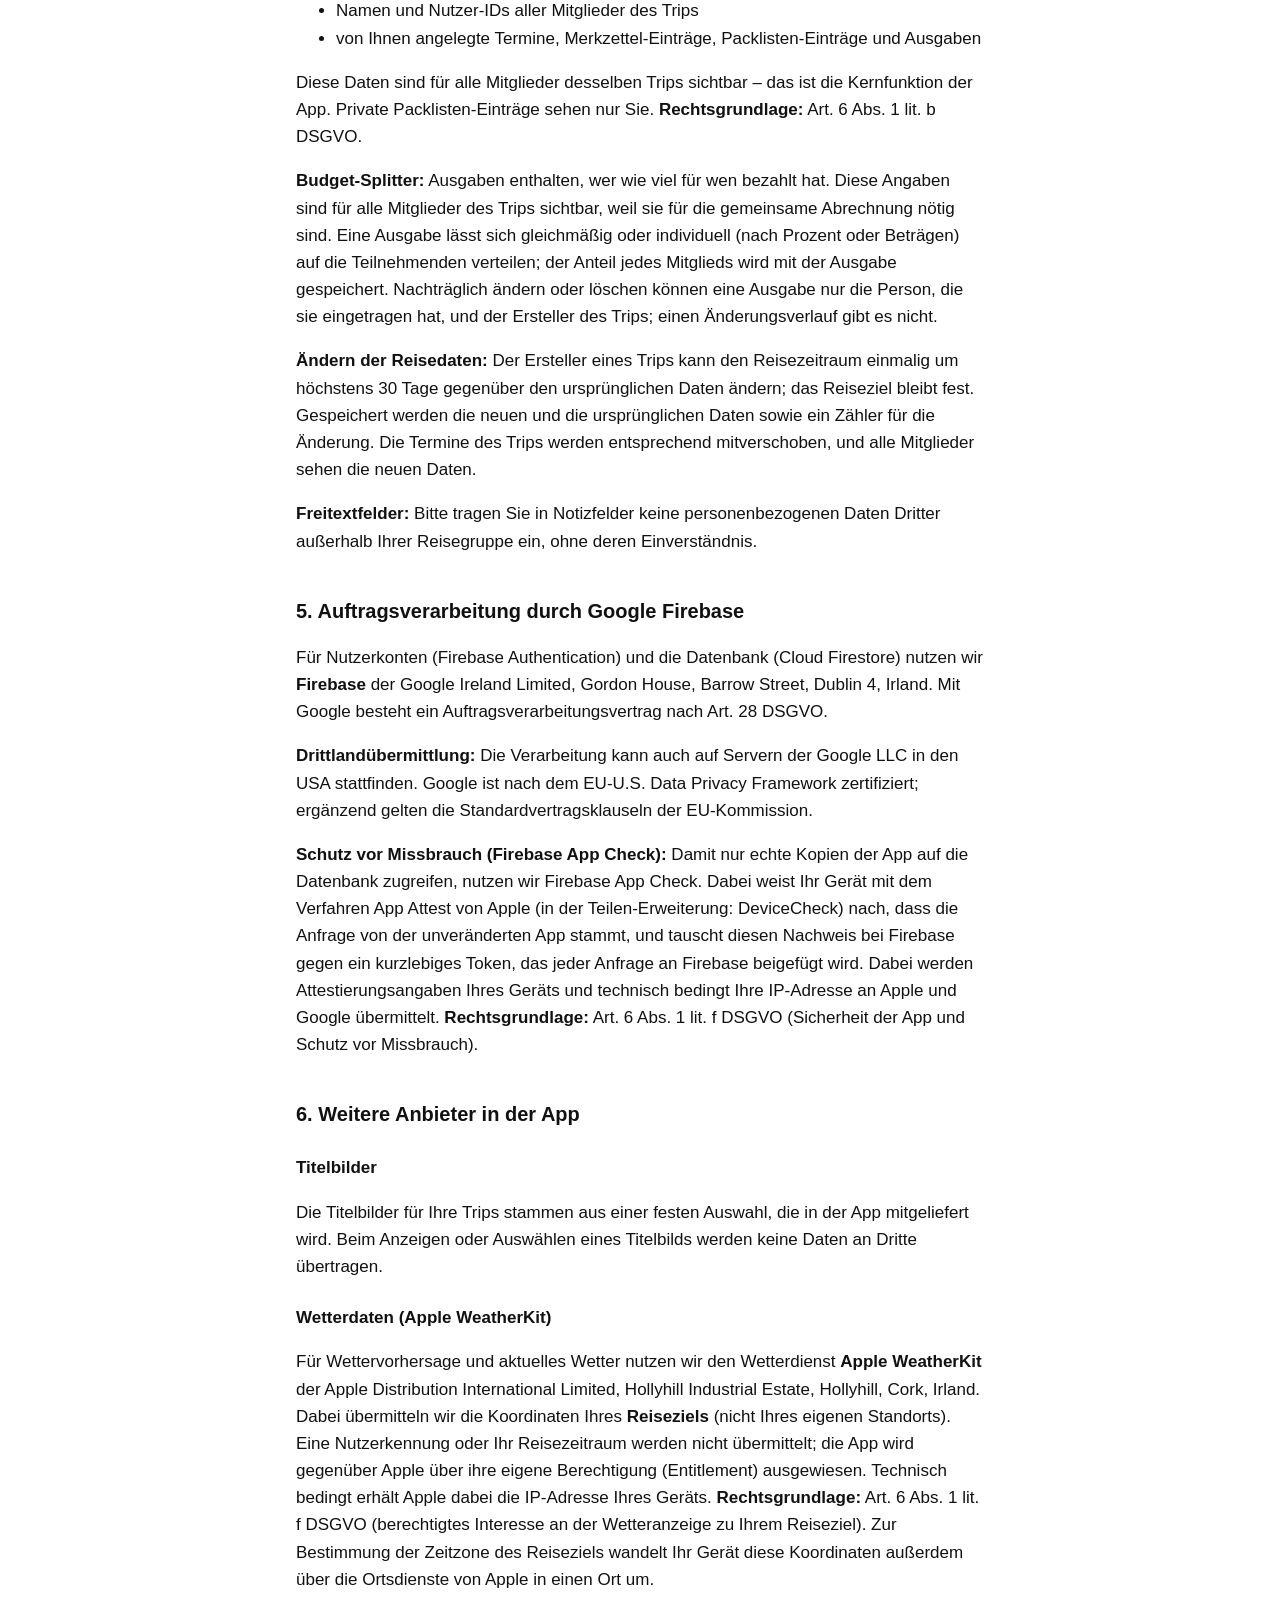
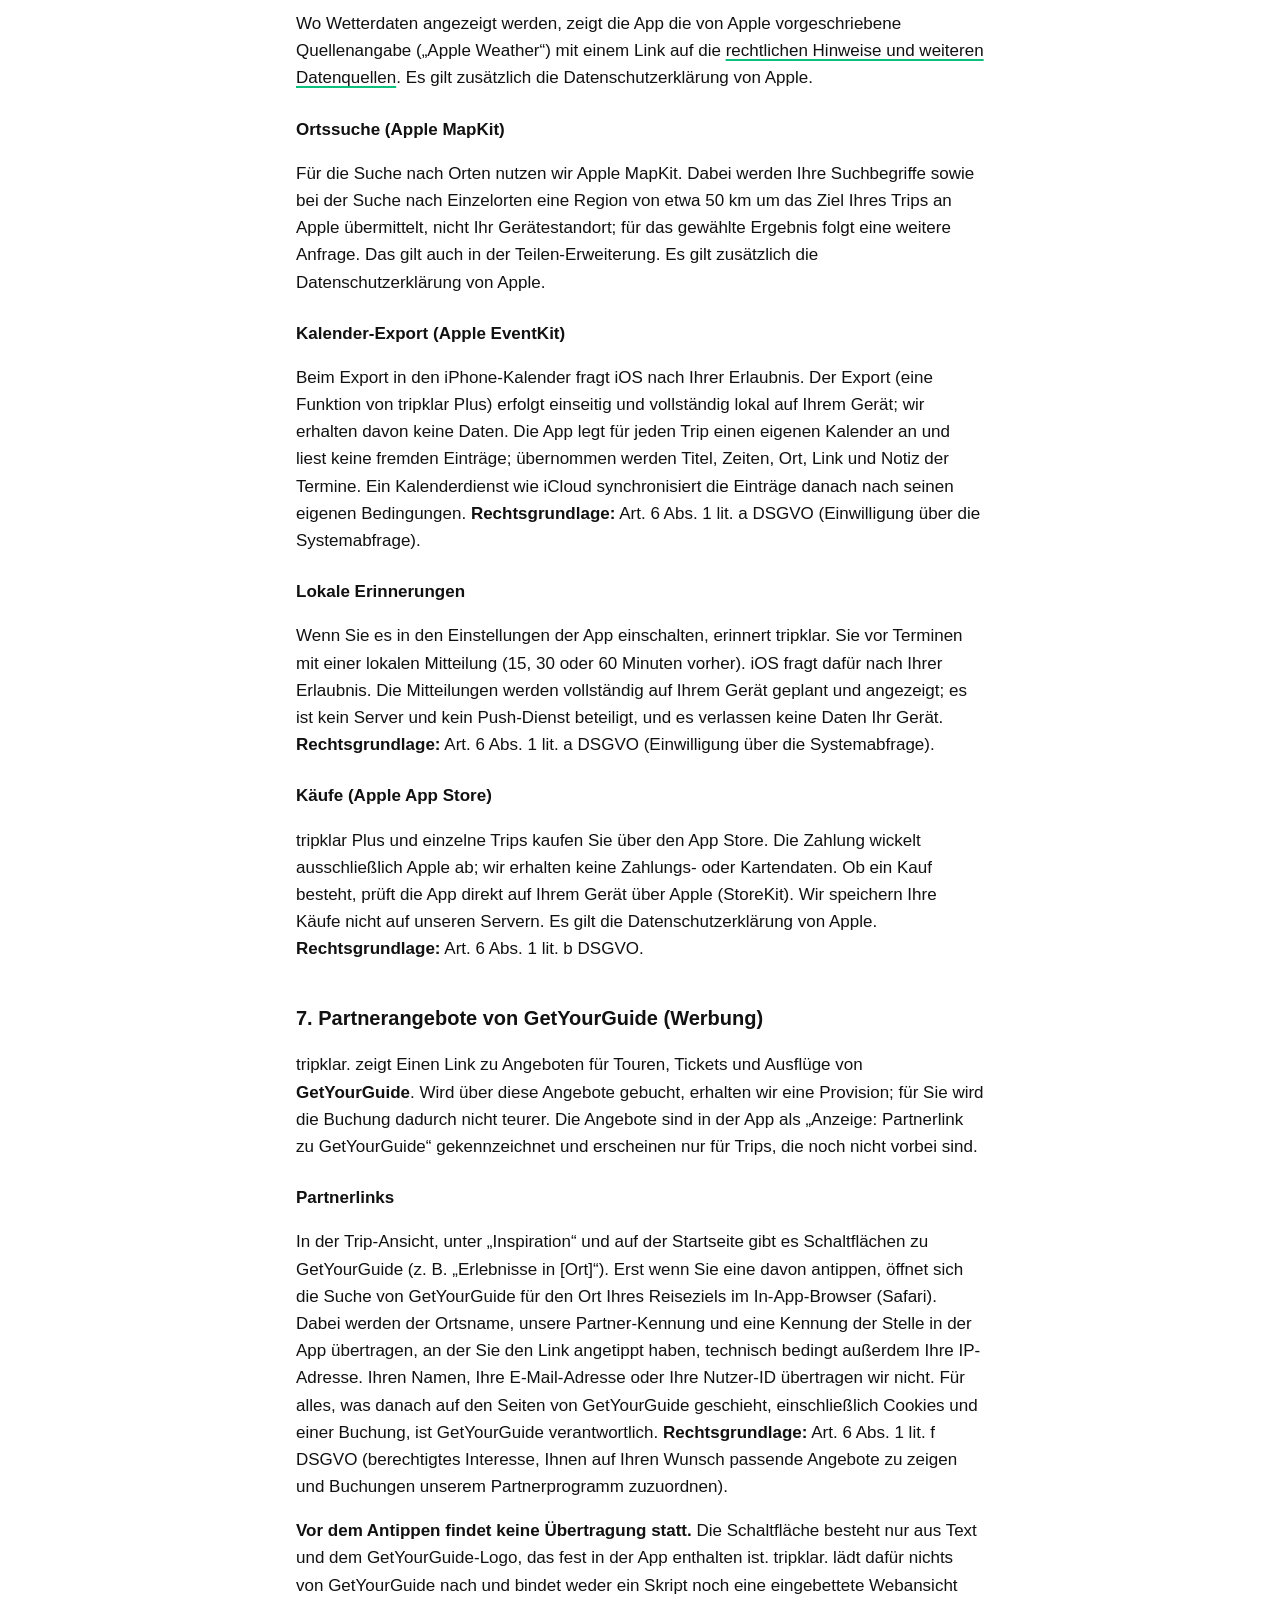
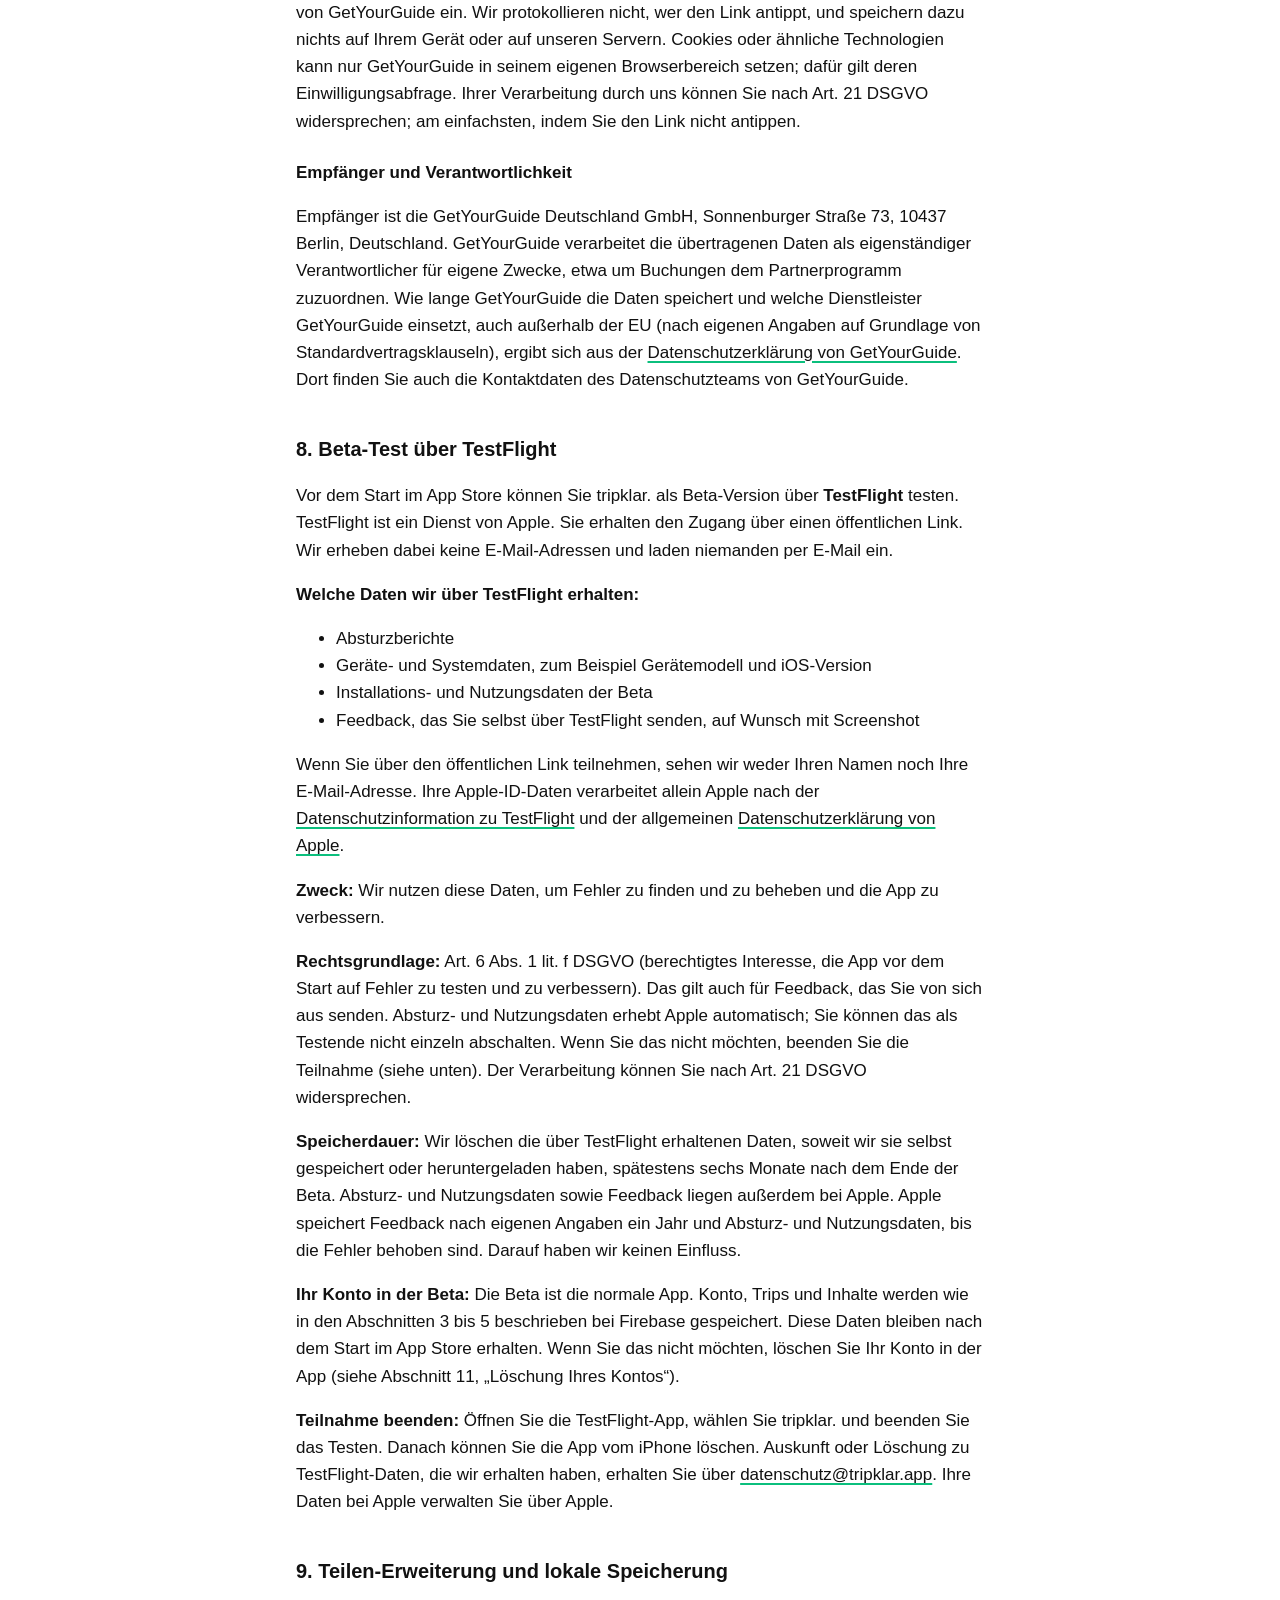
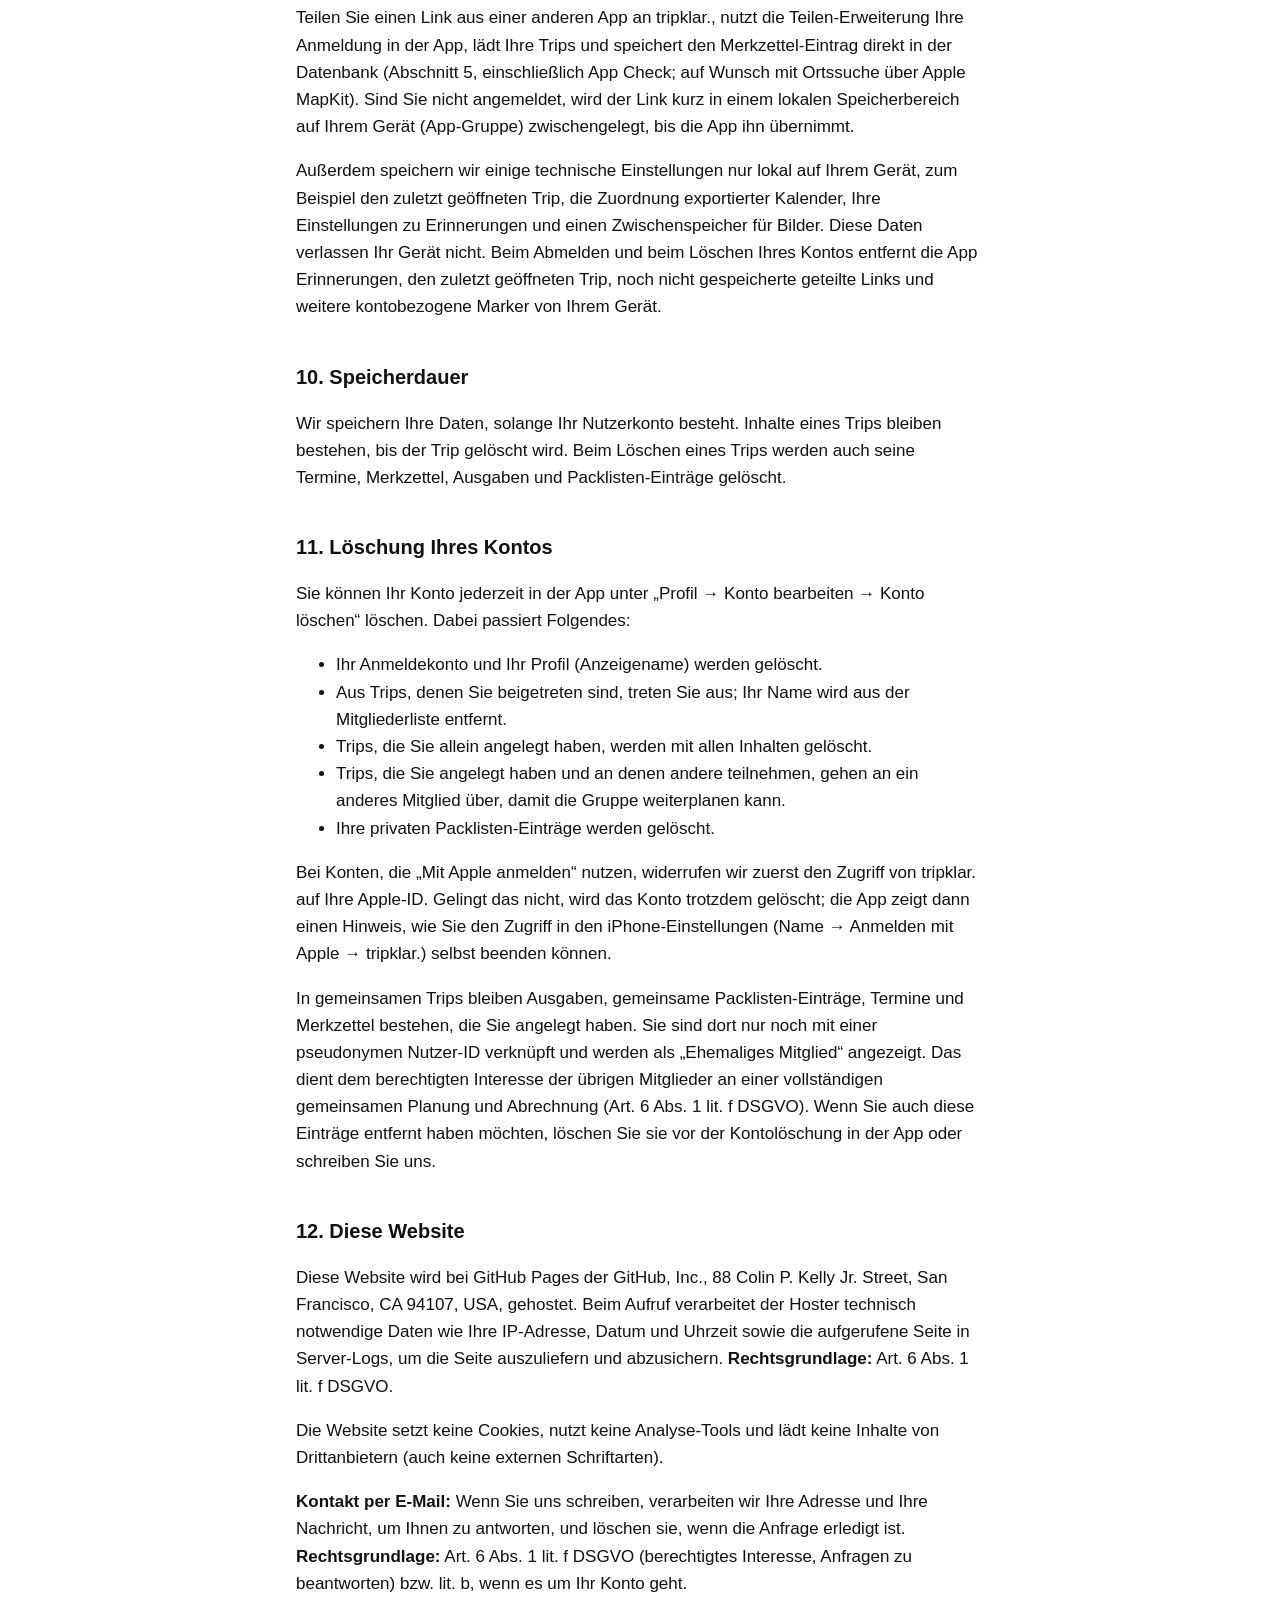
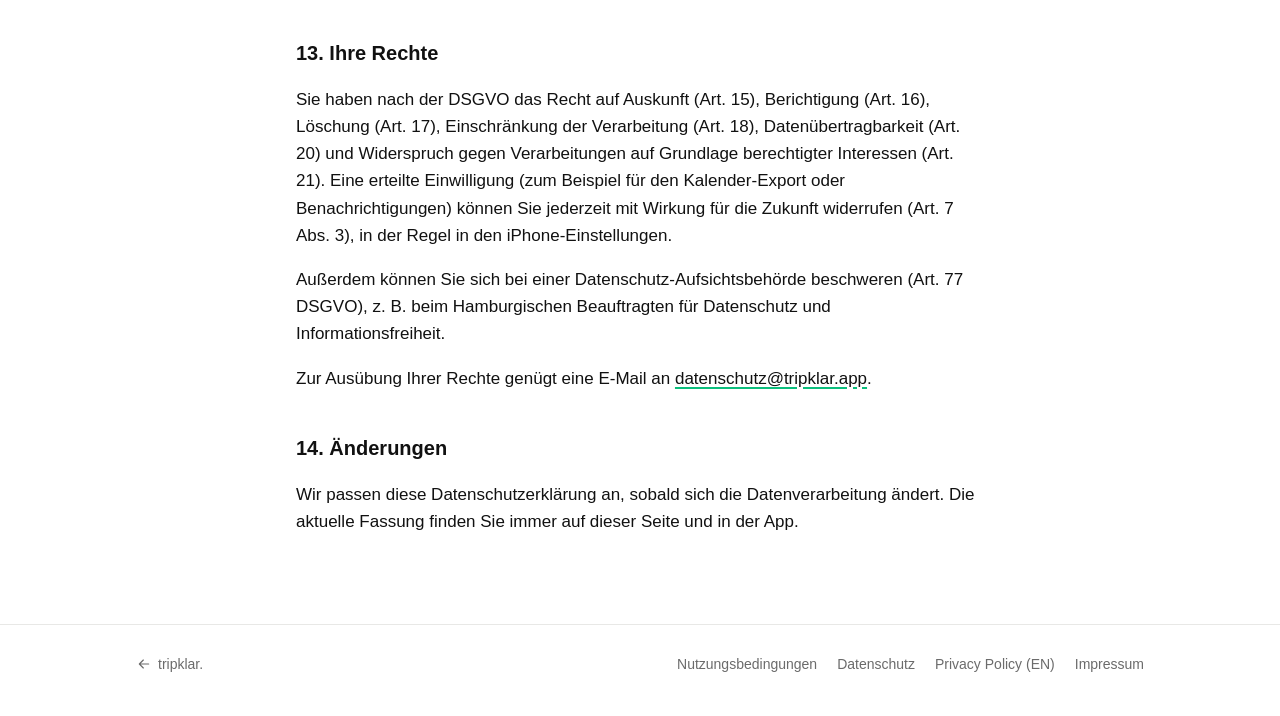
==== commit 5764d4e6: "Datenschutz: neuer Abschnitt zum Beta-Test über TestFlight (DE und EN), Stand 15.11.2026 Co-Authored" ====
--- a/datenschutz.html
+++ b/datenschutz.html
@@ -35,7 +35,7 @@
 <main class="legal">
   <div class="wrap narrow">
     <h1>Datenschutzerklärung</h1>
-    <p class="updated">Stand: 14. Oktober 2026</p>
+    <p class="updated">Stand: 15. November 2026</p>
 
     <h2>1. Verantwortlicher</h2>
     <p>Verantwortlich für die Datenverarbeitung im Sinne der Datenschutz-Grundverordnung (DSGVO) ist:</p>
@@ -119,14 +119,30 @@
     <h3>Empfänger und Verantwortlichkeit</h3>
     <p>Empfänger ist die GetYourGuide Deutschland GmbH, Sonnenburger Straße 73, 10437 Berlin, Deutschland. GetYourGuide verarbeitet die übertragenen Daten als eigenständiger Verantwortlicher für eigene Zwecke, etwa um Buchungen dem Partnerprogramm zuzuordnen. Wie lange GetYourGuide die Daten speichert und welche Dienstleister GetYourGuide einsetzt, auch außerhalb der EU (nach eigenen Angaben auf Grundlage von Standardvertragsklauseln), ergibt sich aus der <a href="https://www.getyourguide.com/c/privacy-policy/">Datenschutzerklärung von GetYourGuide</a>. Dort finden Sie auch die Kontaktdaten des Datenschutzteams von GetYourGuide.</p>
 
-    <h2>8. Teilen-Erweiterung und lokale Speicherung</h2>
+    <h2>8. Beta-Test über TestFlight</h2>
+    <p>Vor dem Start im App Store können Sie tripklar. als Beta-Version über <strong>TestFlight</strong> testen. TestFlight ist ein Dienst von Apple. Sie erhalten den Zugang über einen öffentlichen Link. Wir erheben dabei keine E-Mail-Adressen und laden niemanden per E-Mail ein.</p>
+    <p><strong>Welche Daten wir über TestFlight erhalten:</strong></p>
+    <ul>
+      <li>Absturzberichte</li>
+      <li>Geräte- und Systemdaten, zum Beispiel Gerätemodell und iOS-Version</li>
+      <li>Installations- und Nutzungsdaten der Beta</li>
+      <li>Feedback, das Sie selbst über TestFlight senden, auf Wunsch mit Screenshot</li>
+    </ul>
+    <p>Wenn Sie über den öffentlichen Link teilnehmen, sehen wir weder Ihren Namen noch Ihre E-Mail-Adresse. Ihre Apple-ID-Daten verarbeitet allein Apple nach der <a href="https://www.apple.com/legal/privacy/data/en/test-flight/">Datenschutzinformation zu TestFlight</a> und der allgemeinen <a href="https://www.apple.com/legal/privacy/">Datenschutzerklärung von Apple</a>.</p>
+    <p><strong>Zweck:</strong> Wir nutzen diese Daten, um Fehler zu finden und zu beheben und die App zu verbessern.</p>
+    <p><strong>Rechtsgrundlage:</strong> Art. 6 Abs. 1 lit. f DSGVO (berechtigtes Interesse, die App vor dem Start auf Fehler zu testen und zu verbessern). Das gilt auch für Feedback, das Sie von sich aus senden. Absturz- und Nutzungsdaten erhebt Apple automatisch; Sie können das als Testende nicht einzeln abschalten. Wenn Sie das nicht möchten, beenden Sie die Teilnahme (siehe unten). Der Verarbeitung können Sie nach Art. 21 DSGVO widersprechen.</p>
+    <p><strong>Speicherdauer:</strong> Wir löschen die über TestFlight erhaltenen Daten, soweit wir sie selbst gespeichert oder heruntergeladen haben, spätestens sechs Monate nach dem Ende der Beta. Absturz- und Nutzungsdaten sowie Feedback liegen außerdem bei Apple. Apple speichert Feedback nach eigenen Angaben ein Jahr und Absturz- und Nutzungsdaten, bis die Fehler behoben sind. Darauf haben wir keinen Einfluss.</p>
+    <p><strong>Ihr Konto in der Beta:</strong> Die Beta ist die normale App. Konto, Trips und Inhalte werden wie in den Abschnitten 3 bis 5 beschrieben bei Firebase gespeichert. Diese Daten bleiben nach dem Start im App Store erhalten. Wenn Sie das nicht möchten, löschen Sie Ihr Konto in der App (siehe Abschnitt 11, „Löschung Ihres Kontos“).</p>
+    <p><strong>Teilnahme beenden:</strong> Öffnen Sie die TestFlight-App, wählen Sie tripklar. und beenden Sie das Testen. Danach können Sie die App vom iPhone löschen. Auskunft oder Löschung zu TestFlight-Daten, die wir erhalten haben, erhalten Sie über <a href="mailto:datenschutz@tripklar.app">datenschutz@tripklar.app</a>. Ihre Daten bei Apple verwalten Sie über Apple.</p>
+
+    <h2>9. Teilen-Erweiterung und lokale Speicherung</h2>
     <p>Teilen Sie einen Link aus einer anderen App an tripklar., nutzt die Teilen-Erweiterung Ihre Anmeldung in der App, lädt Ihre Trips und speichert den Merkzettel-Eintrag direkt in der Datenbank (Abschnitt 5, einschließlich App Check; auf Wunsch mit Ortssuche über Apple MapKit). Sind Sie nicht angemeldet, wird der Link kurz in einem lokalen Speicherbereich auf Ihrem Gerät (App-Gruppe) zwischengelegt, bis die App ihn übernimmt.</p>
     <p>Außerdem speichern wir einige technische Einstellungen nur lokal auf Ihrem Gerät, zum Beispiel den zuletzt geöffneten Trip, die Zuordnung exportierter Kalender, Ihre Einstellungen zu Erinnerungen und einen Zwischenspeicher für Bilder. Diese Daten verlassen Ihr Gerät nicht. Beim Abmelden und beim Löschen Ihres Kontos entfernt die App Erinnerungen, den zuletzt geöffneten Trip, noch nicht gespeicherte geteilte Links und weitere kontobezogene Marker von Ihrem Gerät.</p>
 
-    <h2>9. Speicherdauer</h2>
+    <h2>10. Speicherdauer</h2>
     <p>Wir speichern Ihre Daten, solange Ihr Nutzerkonto besteht. Inhalte eines Trips bleiben bestehen, bis der Trip gelöscht wird. Beim Löschen eines Trips werden auch seine Termine, Merkzettel, Ausgaben und Packlisten-Einträge gelöscht.</p>
 
-    <h2>10. Löschung Ihres Kontos</h2>
+    <h2>11. Löschung Ihres Kontos</h2>
     <p>Sie können Ihr Konto jederzeit in der App unter „Profil → Konto bearbeiten → Konto löschen“ löschen. Dabei passiert Folgendes:</p>
     <ul>
       <li>Ihr Anmeldekonto und Ihr Profil (Anzeigename) werden gelöscht.</li>
@@ -138,18 +154,18 @@
     <p>Bei Konten, die „Mit Apple anmelden“ nutzen, widerrufen wir zuerst den Zugriff von tripklar. auf Ihre Apple-ID. Gelingt das nicht, wird das Konto trotzdem gelöscht; die App zeigt dann einen Hinweis, wie Sie den Zugriff in den iPhone-Einstellungen (Name → Anmelden mit Apple → tripklar.) selbst beenden können.</p>
     <p>In gemeinsamen Trips bleiben Ausgaben, gemeinsame Packlisten-Einträge, Termine und Merkzettel bestehen, die Sie angelegt haben. Sie sind dort nur noch mit einer pseudonymen Nutzer-ID verknüpft und werden als „Ehemaliges Mitglied“ angezeigt. Das dient dem berechtigten Interesse der übrigen Mitglieder an einer vollständigen gemeinsamen Planung und Abrechnung (Art. 6 Abs. 1 lit. f DSGVO). Wenn Sie auch diese Einträge entfernt haben möchten, löschen Sie sie vor der Kontolöschung in der App oder schreiben Sie uns.</p>
 
-    <h2>11. Diese Website</h2>
+    <h2>12. Diese Website</h2>
     <p>Diese Website wird bei GitHub Pages der GitHub, Inc., 88 Colin P. Kelly Jr. Street, San Francisco, CA 94107, USA, gehostet. Beim Aufruf verarbeitet der Hoster technisch notwendige Daten wie Ihre IP-Adresse, Datum und Uhrzeit sowie die aufgerufene Seite in Server-Logs, um die Seite auszuliefern und abzusichern. <strong>Rechtsgrundlage:</strong> Art. 6 Abs. 1 lit. f DSGVO.</p>
     <p>Die Website setzt keine Cookies, nutzt keine Analyse-Tools und lädt keine Inhalte von Drittanbietern (auch keine externen Schriftarten).</p>
     <p><strong>Kontakt per E-Mail:</strong> Wenn Sie uns schreiben, verarbeiten wir Ihre Adresse und Ihre Nachricht, um Ihnen zu antworten, und löschen sie, wenn die Anfrage erledigt ist. <strong>Rechtsgrundlage:</strong> Art. 6 Abs. 1 lit. f DSGVO (berechtigtes Interesse, Anfragen zu beantworten) bzw. lit. b, wenn es um Ihr Konto geht.</p>
 
-    <h2>12. Ihre Rechte</h2>
+    <h2>13. Ihre Rechte</h2>
     <p>Sie haben nach der DSGVO das Recht auf Auskunft (Art. 15), Berichtigung (Art. 16), Löschung (Art. 17), Einschränkung der Verarbeitung (Art. 18), Datenübertragbarkeit (Art. 20) und Widerspruch gegen Verarbeitungen auf Grundlage berechtigter Interessen (Art. 21). Eine erteilte Einwilligung (zum Beispiel für den Kalender-Export oder Benachrichtigungen) können Sie jederzeit mit Wirkung für die Zukunft widerrufen (Art. 7 Abs. 3), in der Regel in den iPhone-Einstellungen.</p>
     <p>Außerdem können Sie sich bei einer Datenschutz-Aufsichtsbehörde beschweren (Art. 77 DSGVO), z. B. beim Hamburgischen Beauftragten für Datenschutz und Informationsfreiheit.</p>
     <p>Zur Ausübung Ihrer Rechte genügt eine E-Mail an <a href="mailto:datenschutz@tripklar.app">datenschutz@tripklar.app</a>.</p>
 
 
-    <h2>13. Änderungen</h2>
+    <h2>14. Änderungen</h2>
     <p>Wir passen diese Datenschutzerklärung an, sobald sich die Datenverarbeitung ändert. Die aktuelle Fassung finden Sie immer auf dieser Seite und in der App.</p>
   </div>
 </main>
